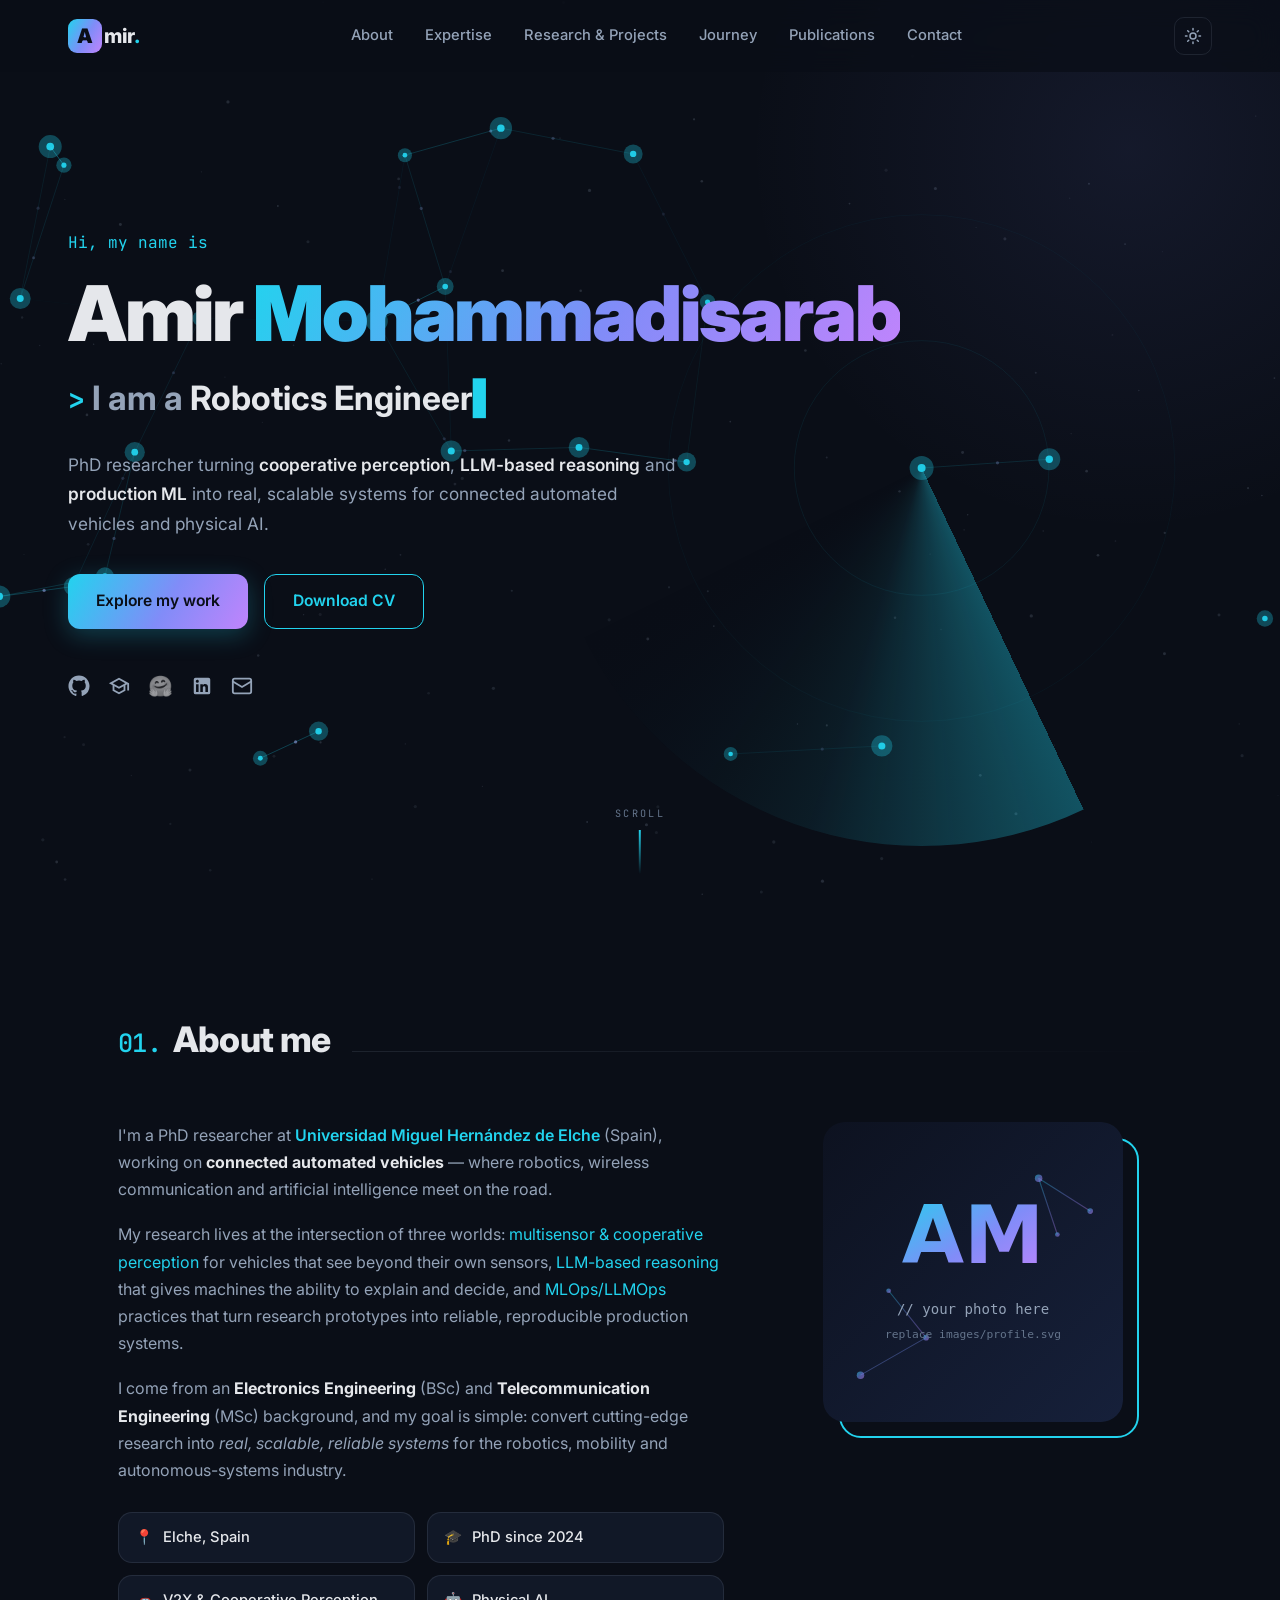
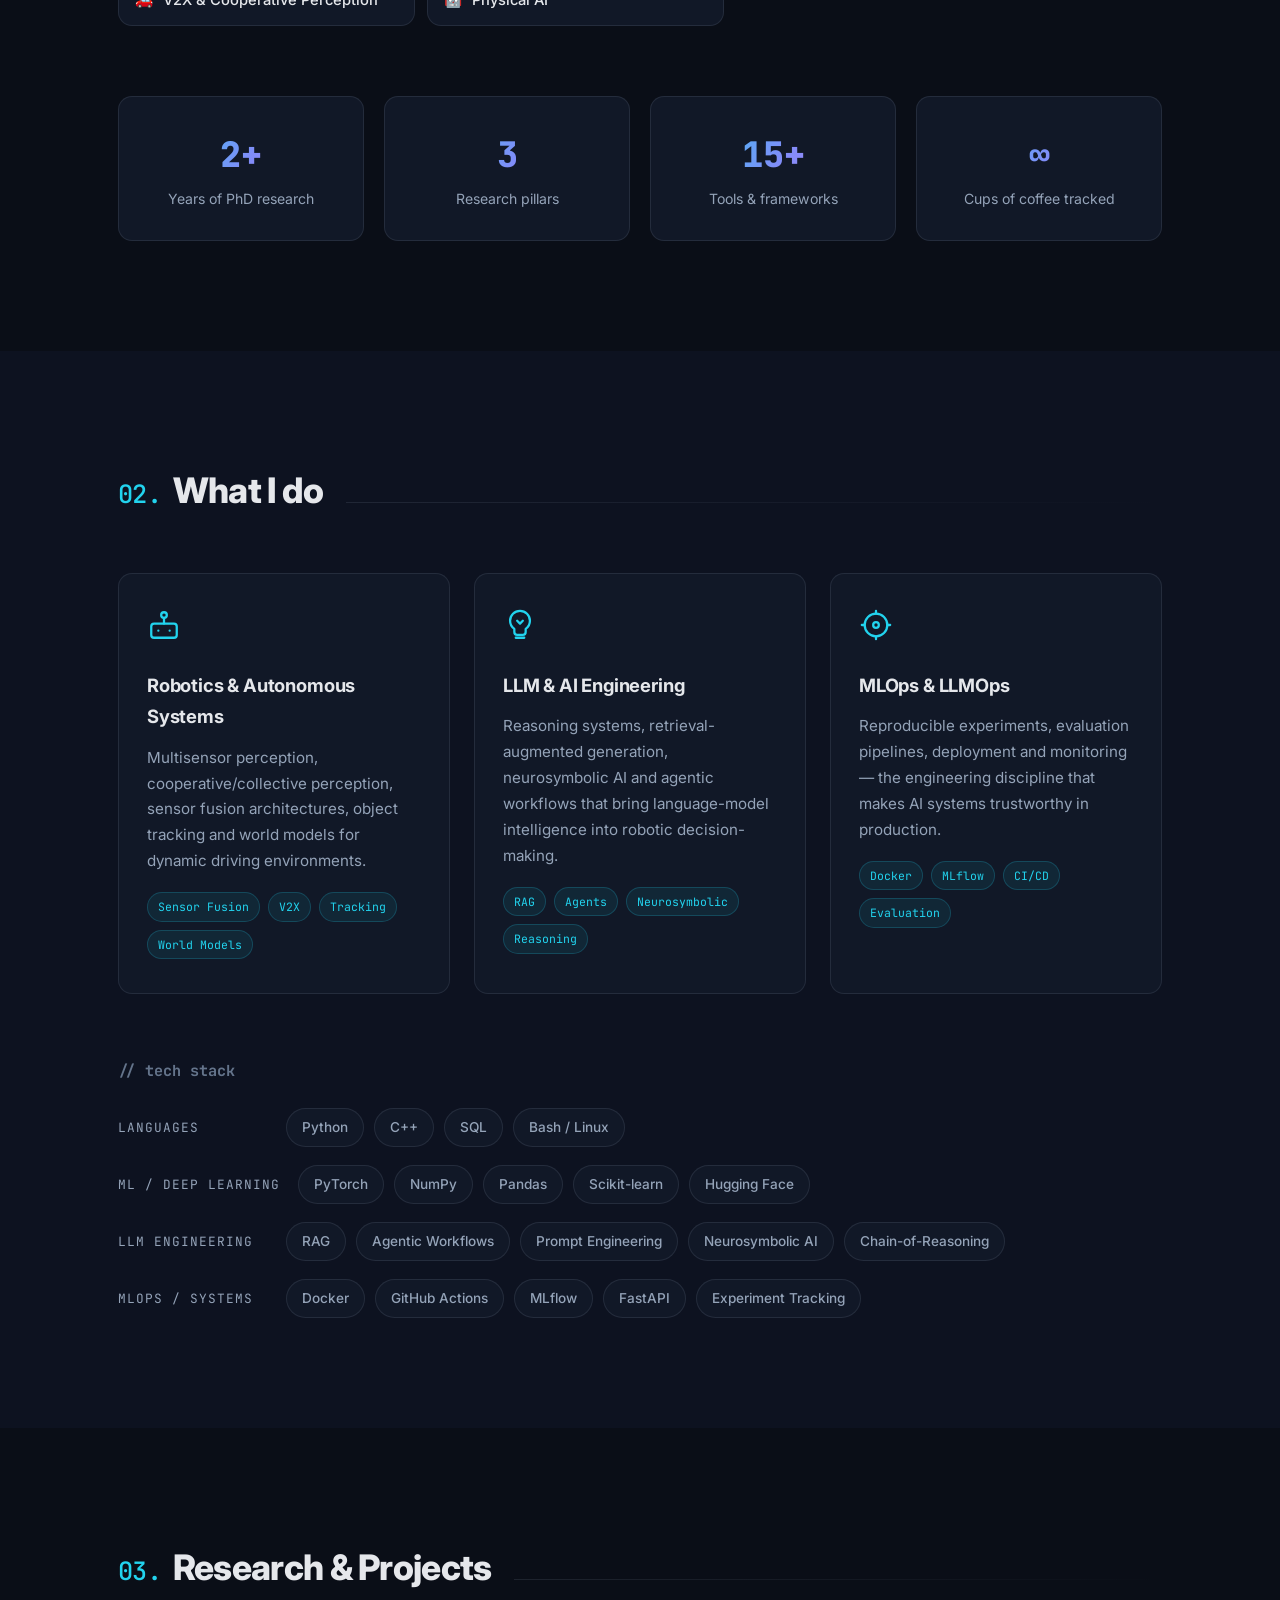
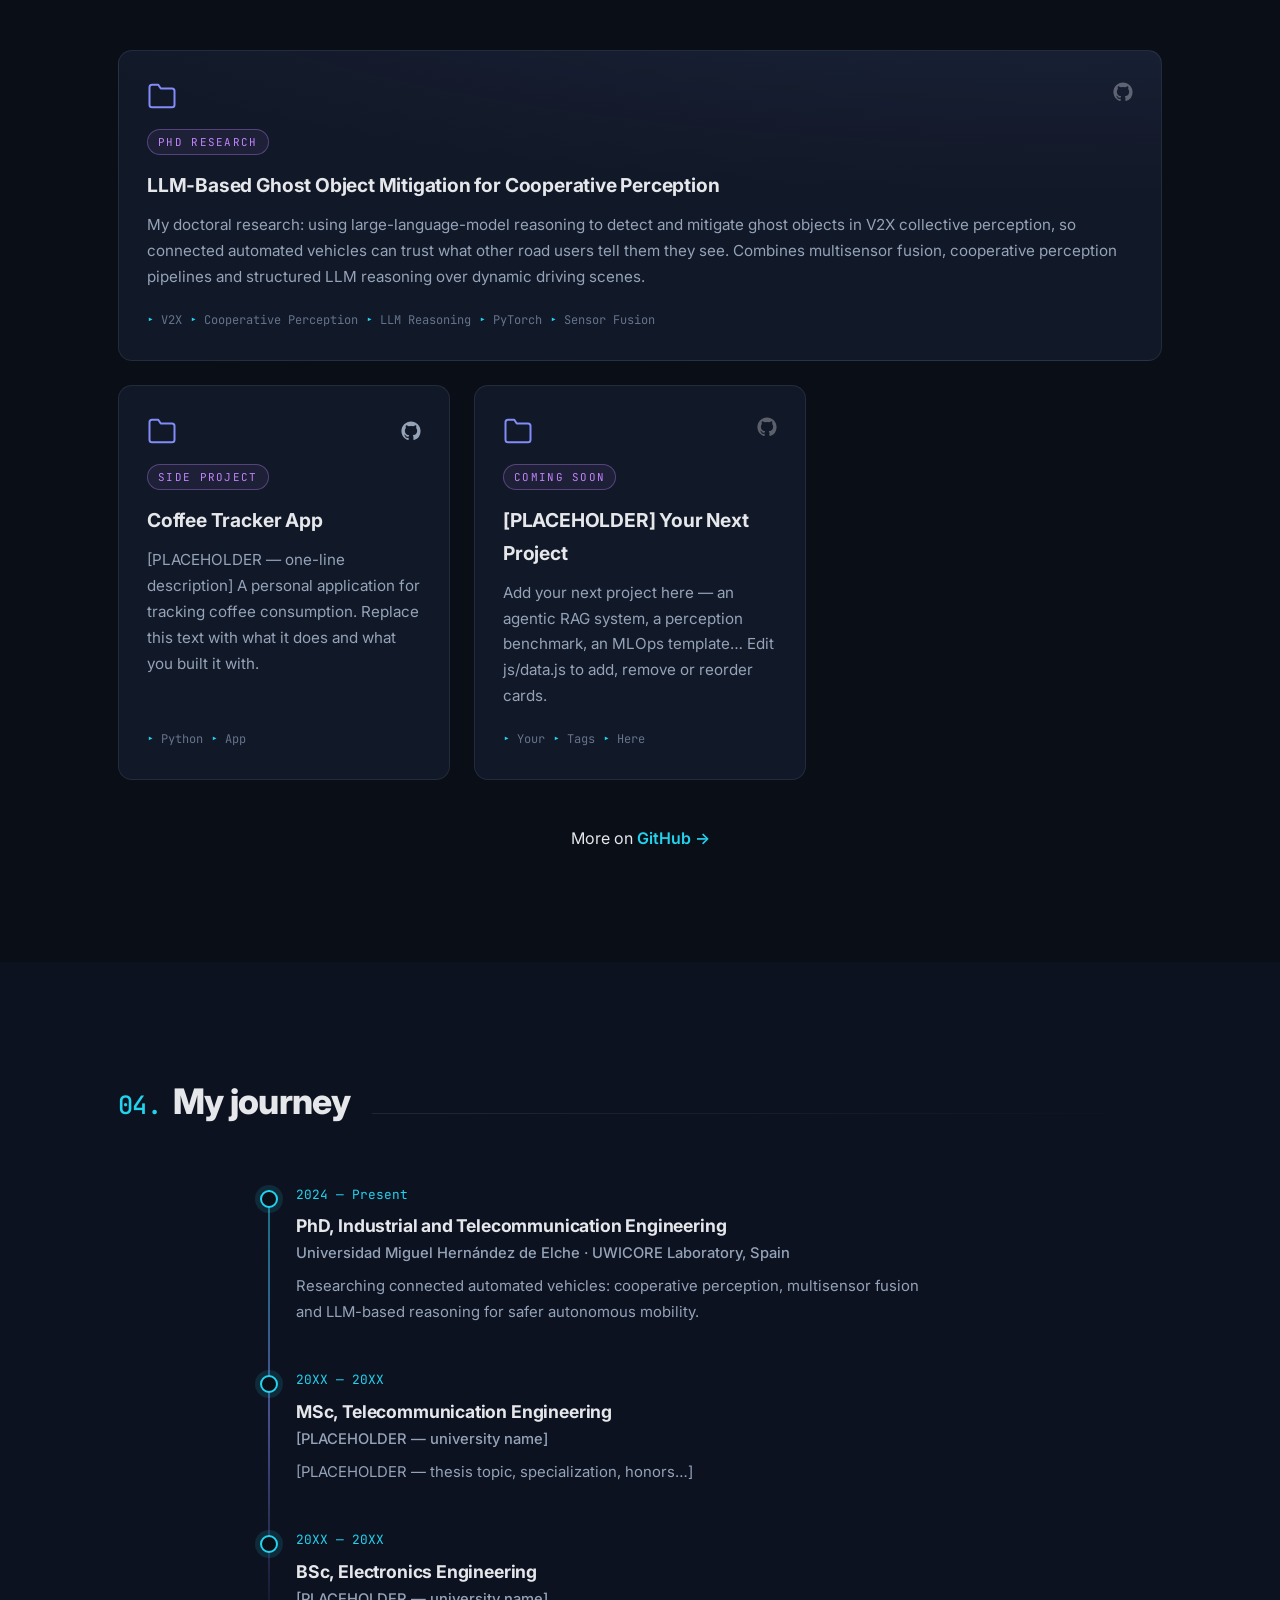
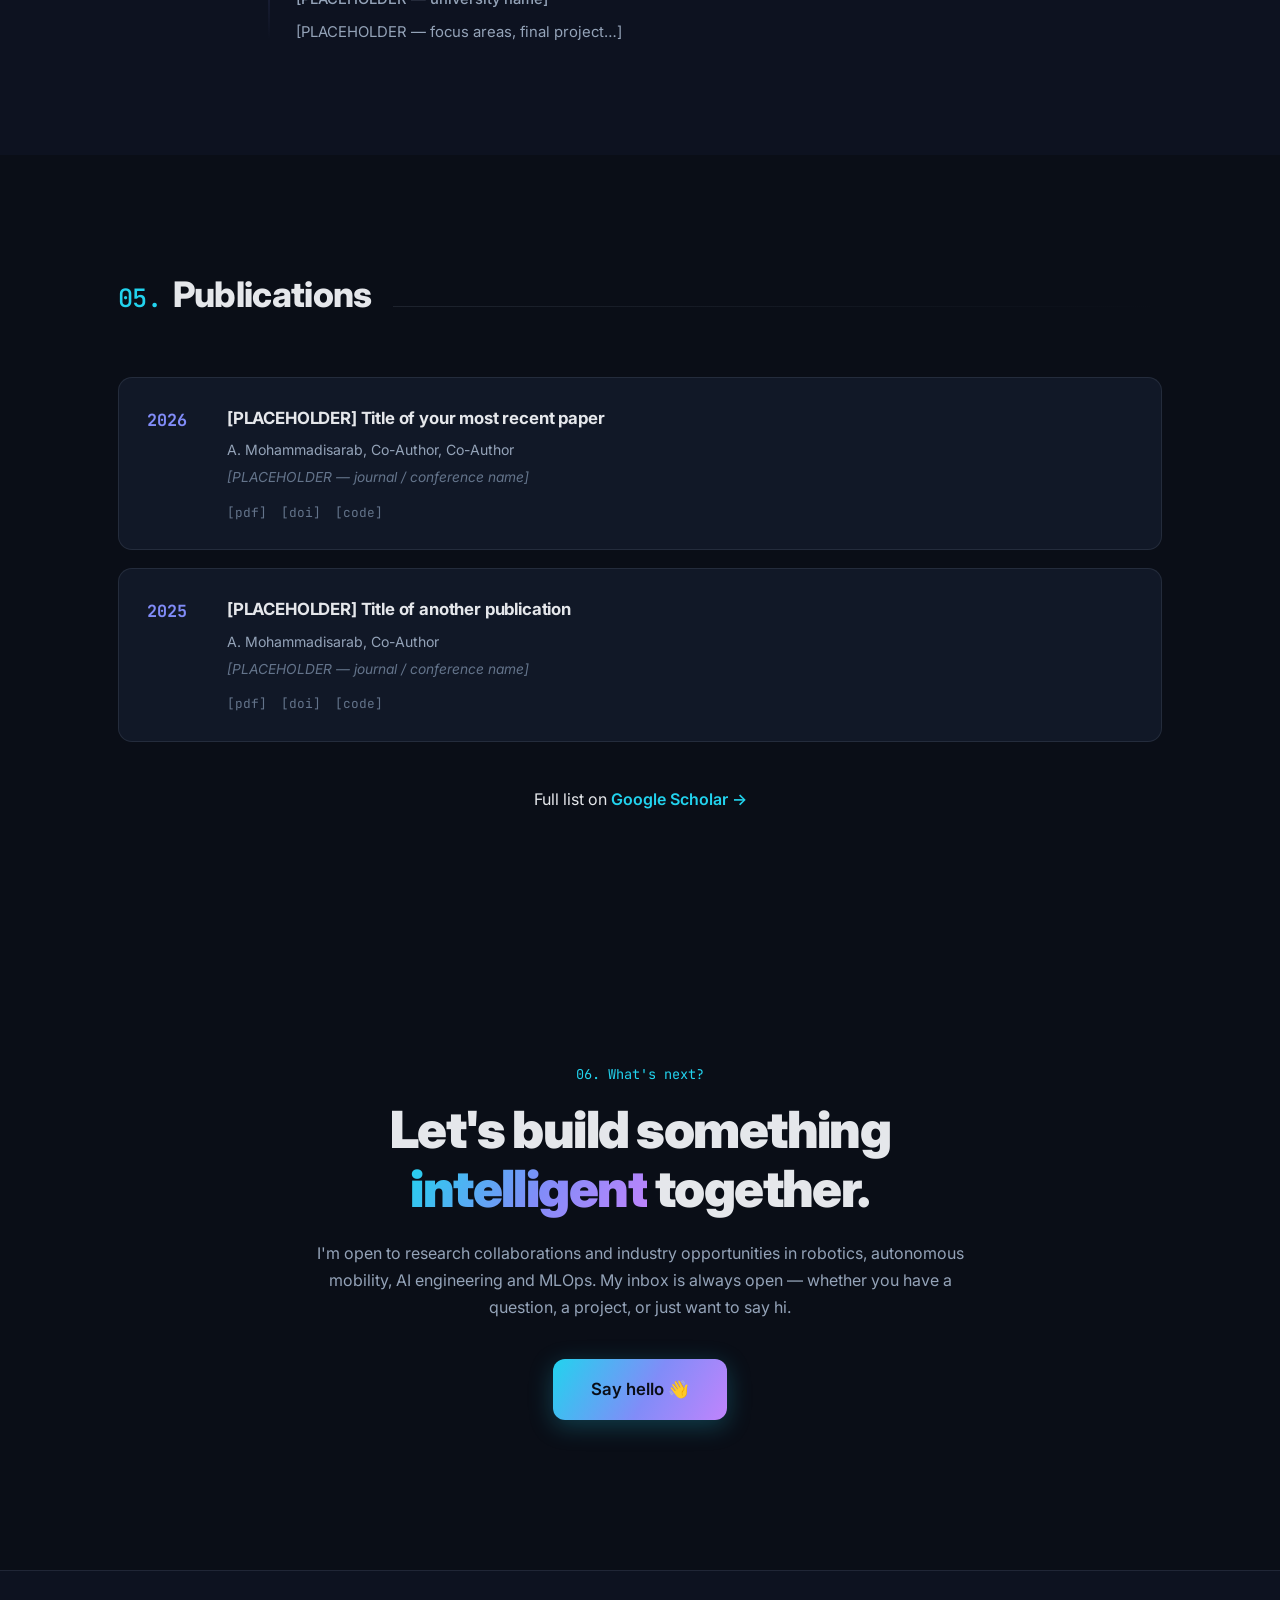
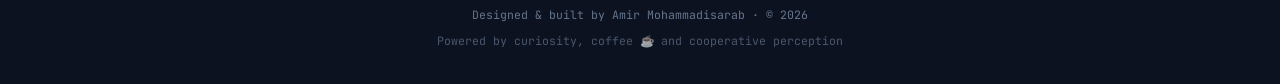
==== index.html @ d1221121 "Replace Academic Pages template with custom animated portfolio Full rebuild: vanilla HTML/CSS/JS sin" ====
<!DOCTYPE html>
<html lang="en" data-theme="dark">
<head>
  <meta charset="UTF-8">
  <meta name="viewport" content="width=device-width, initial-scale=1.0">
  <title>Amir Mohammadisarab — Robotics · AI · LLMOps</title>
  <meta name="description" content="Amir Mohammadisarab — PhD researcher in cooperative robotics, connected automated vehicles, multisensor perception, LLM-based reasoning and physical AI.">
  <meta name="author" content="Amir Mohammadisarab">

  <!-- Open Graph -->
  <meta property="og:type" content="website">
  <meta property="og:title" content="Amir Mohammadisarab — Robotics · AI · LLMOps">
  <meta property="og:description" content="PhD researcher building perception, reasoning and production ML systems for autonomous vehicles and physical AI.">
  <meta property="og:url" content="https://m-amir1998.github.io">

  <link rel="icon" href="data:image/svg+xml,%3Csvg xmlns='http://www.w3.org/2000/svg' viewBox='0 0 100 100'%3E%3Cdefs%3E%3ClinearGradient id='g' x1='0' y1='0' x2='1' y2='1'%3E%3Cstop offset='0' stop-color='%2322d3ee'/%3E%3Cstop offset='1' stop-color='%23818cf8'/%3E%3C/linearGradient%3E%3C/defs%3E%3Ccircle cx='50' cy='50' r='46' fill='none' stroke='url(%23g)' stroke-width='6'/%3E%3Ccircle cx='50' cy='50' r='10' fill='url(%23g)'/%3E%3Ccircle cx='50' cy='18' r='6' fill='%2322d3ee'/%3E%3Ccircle cx='78' cy='66' r='6' fill='%23818cf8'/%3E%3Ccircle cx='22' cy='66' r='6' fill='%2322d3ee'/%3E%3Cline x1='50' y1='50' x2='50' y2='18' stroke='url(%23g)' stroke-width='3'/%3E%3Cline x1='50' y1='50' x2='78' y2='66' stroke='url(%23g)' stroke-width='3'/%3E%3Cline x1='50' y1='50' x2='22' y2='66' stroke='url(%23g)' stroke-width='3'/%3E%3C/svg%3E">

  <link rel="preconnect" href="https://fonts.googleapis.com">
  <link rel="preconnect" href="https://fonts.gstatic.com" crossorigin>
  <link href="https://fonts.googleapis.com/css2?family=Inter:wght@400;500;600;700;800;900&family=JetBrains+Mono:wght@400;500;700&display=swap" rel="stylesheet">

  <link rel="stylesheet" href="css/style.css">
</head>
<body>

  <!-- ══════════ Navigation ══════════ -->
  <header class="nav" id="nav">
    <div class="nav__inner">
      <a href="#home" class="nav__logo" aria-label="Home">
        <span class="nav__logo-mark">A</span><span class="nav__logo-text">mir<span class="accent">.</span></span>
      </a>
      <nav class="nav__links" id="navLinks" aria-label="Main navigation">
        <a href="#about" class="nav__link">About</a>
        <a href="#expertise" class="nav__link">Expertise</a>
        <a href="#projects" class="nav__link">Research &amp; Projects</a>
        <a href="#timeline" class="nav__link">Journey</a>
        <a href="#publications" class="nav__link">Publications</a>
        <a href="#contact" class="nav__link">Contact</a>
      </nav>
      <div class="nav__actions">
        <button class="theme-toggle" id="themeToggle" aria-label="Toggle color theme" title="Toggle theme">
          <svg class="icon-sun" viewBox="0 0 24 24" width="18" height="18" fill="none" stroke="currentColor" stroke-width="2" stroke-linecap="round"><circle cx="12" cy="12" r="4"/><path d="M12 2v2m0 16v2M4.93 4.93l1.41 1.41m11.32 11.32 1.41 1.41M2 12h2m16 0h2M4.93 19.07l1.41-1.41M17.66 6.34l1.41-1.41"/></svg>
          <svg class="icon-moon" viewBox="0 0 24 24" width="18" height="18" fill="none" stroke="currentColor" stroke-width="2" stroke-linecap="round" stroke-linejoin="round"><path d="M21 12.79A9 9 0 1 1 11.21 3 7 7 0 0 0 21 12.79z"/></svg>
        </button>
        <button class="nav__burger" id="navBurger" aria-label="Open menu" aria-expanded="false">
          <span></span><span></span><span></span>
        </button>
      </div>
    </div>
  </header>

  <main>
    <!-- ══════════ Hero ══════════ -->
    <section class="hero" id="home">
      <canvas id="heroCanvas" aria-hidden="true"></canvas>
      <div class="hero__glow" aria-hidden="true"></div>
      <div class="hero__content">
        <p class="hero__kicker mono reveal-hero" style="--d:0">Hi, my name is</p>
        <h1 class="hero__name reveal-hero" style="--d:1">Amir <span class="gradient-text">Mohammadisarab</span></h1>
        <h2 class="hero__role reveal-hero" style="--d:2">
          <span class="mono accent">&gt;</span> I am a <span class="typed" id="typed"></span><span class="typed-cursor" aria-hidden="true">▌</span>
        </h2>
        <p class="hero__tagline reveal-hero" style="--d:3">
          PhD researcher turning <strong>cooperative perception</strong>, <strong>LLM-based reasoning</strong> and
          <strong>production ML</strong> into real, scalable systems for connected automated vehicles and physical AI.
        </p>
        <div class="hero__cta reveal-hero" style="--d:4">
          <a href="#projects" class="btn btn--primary">Explore my work</a>
          <a href="files/cv-placeholder.pdf" class="btn btn--ghost" id="cvBtn">Download CV</a>
        </div>
        <div class="hero__social reveal-hero" style="--d:5">
          <a href="https://github.com/M-amir1998" target="_blank" rel="noopener" aria-label="GitHub" title="GitHub">
            <svg viewBox="0 0 24 24" width="22" height="22" fill="currentColor"><path d="M12 .5C5.65.5.5 5.65.5 12c0 5.08 3.29 9.39 7.86 10.91.58.11.79-.25.79-.55v-2.17c-3.2.7-3.87-1.36-3.87-1.36-.52-1.33-1.28-1.68-1.28-1.68-1.04-.71.08-.7.08-.7 1.15.08 1.76 1.19 1.76 1.19 1.03 1.75 2.69 1.25 3.34.95.1-.74.4-1.25.72-1.53-2.55-.29-5.24-1.28-5.24-5.69 0-1.26.45-2.28 1.19-3.09-.12-.29-.52-1.46.11-3.05 0 0 .97-.31 3.17 1.18a11 11 0 0 1 5.78 0c2.2-1.49 3.17-1.18 3.17-1.18.63 1.59.23 2.76.11 3.05.74.81 1.19 1.83 1.19 3.09 0 4.42-2.7 5.39-5.26 5.68.41.35.77 1.05.77 2.12v3.15c0 .3.21.66.8.55A11.51 11.51 0 0 0 23.5 12C23.5 5.65 18.35.5 12 .5z"/></svg>
          </a>
          <a href="https://scholar.google.com/citations?user=PLACEHOLDER" target="_blank" rel="noopener" aria-label="Google Scholar" title="Google Scholar — update link">
            <svg viewBox="0 0 24 24" width="22" height="22" fill="currentColor"><path d="M12 3 1 9l4 2.18v6L12 21l7-3.82v-6l2-1.09V17h2V9L12 3zm6.82 6L12 12.72 5.18 9 12 5.28 18.82 9zM17 15.99l-5 2.73-5-2.73v-3.72L12 15l5-2.73v3.72z"/></svg>
          </a>
          <a href="https://huggingface.co/PLACEHOLDER" target="_blank" rel="noopener" aria-label="Hugging Face" title="Hugging Face — update link" class="hf-link mono">🤗</a>
          <a href="https://www.linkedin.com/in/PLACEHOLDER" target="_blank" rel="noopener" aria-label="LinkedIn" title="LinkedIn — update link">
            <svg viewBox="0 0 24 24" width="22" height="22" fill="currentColor"><path d="M19 3a2 2 0 0 1 2 2v14a2 2 0 0 1-2 2H5a2 2 0 0 1-2-2V5a2 2 0 0 1 2-2h14m-.5 15.5v-5.3a3.26 3.26 0 0 0-3.26-3.26c-.85 0-1.84.52-2.32 1.3v-1.11h-2.79v8.37h2.79v-4.93c0-.77.62-1.4 1.39-1.4a1.4 1.4 0 0 1 1.4 1.4v4.93h2.79M6.88 8.56a1.68 1.68 0 0 0 1.68-1.68c0-.93-.75-1.69-1.68-1.69a1.69 1.69 0 0 0-1.69 1.69c0 .93.76 1.68 1.69 1.68m1.39 9.94v-8.37H5.5v8.37h2.77z"/></svg>
          </a>
          <a href="mailto:amohammadisarab@umh.es" aria-label="Email" title="Email">
            <svg viewBox="0 0 24 24" width="22" height="22" fill="none" stroke="currentColor" stroke-width="2" stroke-linecap="round"><rect x="2" y="4" width="20" height="16" rx="2"/><path d="m2 7 10 6L22 7"/></svg>
          </a>
        </div>
      </div>
      <a href="#about" class="hero__scroll" aria-label="Scroll down">
        <span class="mono">scroll</span>
        <span class="hero__scroll-line"></span>
      </a>
    </section>

    <!-- ══════════ About ══════════ -->
    <section class="section" id="about">
      <div class="section__inner">
        <h2 class="section__title reveal"><span class="section__num mono">01.</span> About me</h2>
        <div class="about">
          <div class="about__text reveal">
            <p>
              I'm a PhD researcher at <a href="https://www.umh.es/" target="_blank" rel="noopener">Universidad Miguel Hernández de Elche</a>
              (Spain), working on <strong>connected automated vehicles</strong> — where robotics, wireless communication
              and artificial intelligence meet on the road.
            </p>
            <p>
              My research lives at the intersection of three worlds: <span class="accent">multisensor &amp; cooperative
              perception</span> for vehicles that see beyond their own sensors, <span class="accent">LLM-based reasoning</span>
              that gives machines the ability to explain and decide, and <span class="accent">MLOps/LLMOps</span> practices
              that turn research prototypes into reliable, reproducible production systems.
            </p>
            <p>
              I come from an <strong>Electronics Engineering</strong> (BSc) and <strong>Telecommunication Engineering</strong> (MSc)
              background, and my goal is simple: convert cutting-edge research into <em>real, scalable, reliable systems</em>
              for the robotics, mobility and autonomous-systems industry.
            </p>
            <div class="about__facts">
              <div class="fact"><span class="fact__icon">📍</span> Elche, Spain</div>
              <div class="fact"><span class="fact__icon">🎓</span> PhD since 2024</div>
              <div class="fact"><span class="fact__icon">🚗</span> V2X &amp; Cooperative Perception</div>
              <div class="fact"><span class="fact__icon">🤖</span> Physical AI</div>
            </div>
          </div>
          <div class="about__portrait reveal">
            <div class="portrait-frame">
              <!-- Replace images/profile.svg with your photo, e.g. images/profile.jpg -->
              <img src="images/profile.svg" alt="Portrait of Amir Mohammadisarab" width="320" height="320">
              <div class="portrait-frame__ring" aria-hidden="true"></div>
            </div>
          </div>
        </div>

        <div class="stats reveal">
          <div class="stat"><span class="stat__value" data-count="2" data-suffix="+">0</span><span class="stat__label">Years of PhD research</span></div>
          <div class="stat"><span class="stat__value" data-count="3">0</span><span class="stat__label">Research pillars</span></div>
          <div class="stat"><span class="stat__value" data-count="15" data-suffix="+">0</span><span class="stat__label">Tools &amp; frameworks</span></div>
          <div class="stat"><span class="stat__value" data-count="9999" data-infinity="true">∞</span><span class="stat__label">Cups of coffee tracked</span></div>
        </div>
      </div>
    </section>

    <!-- ══════════ Expertise ══════════ -->
    <section class="section section--alt" id="expertise">
      <div class="section__inner">
        <h2 class="section__title reveal"><span class="section__num mono">02.</span> What I do</h2>
        <div class="pillars">
          <article class="pillar card-tilt reveal">
            <div class="pillar__icon" aria-hidden="true">
              <svg viewBox="0 0 24 24" width="34" height="34" fill="none" stroke="currentColor" stroke-width="1.6" stroke-linecap="round" stroke-linejoin="round"><rect x="3" y="11" width="18" height="10" rx="2"/><circle cx="12" cy="5" r="2"/><path d="M12 7v4M8 16h.01M16 16h.01"/></svg>
            </div>
            <h3>Robotics &amp; Autonomous Systems</h3>
            <p>Multisensor perception, cooperative/collective perception, sensor fusion architectures, object tracking and world models for dynamic driving environments.</p>
            <ul class="pillar__tags mono">
              <li>Sensor Fusion</li><li>V2X</li><li>Tracking</li><li>World Models</li>
            </ul>
          </article>
          <article class="pillar card-tilt reveal">
            <div class="pillar__icon" aria-hidden="true">
              <svg viewBox="0 0 24 24" width="34" height="34" fill="none" stroke="currentColor" stroke-width="1.6" stroke-linecap="round" stroke-linejoin="round"><path d="M12 2a7 7 0 0 1 7 7c0 2.38-1.19 4.47-3 5.74V17a2 2 0 0 1-2 2h-4a2 2 0 0 1-2-2v-2.26C6.19 13.47 5 11.38 5 9a7 7 0 0 1 7-7z"/><path d="M9 21h6M10 9l2 2 2-2"/></svg>
            </div>
            <h3>LLM &amp; AI Engineering</h3>
            <p>Reasoning systems, retrieval-augmented generation, neurosymbolic AI and agentic workflows that bring language-model intelligence into robotic decision-making.</p>
            <ul class="pillar__tags mono">
              <li>RAG</li><li>Agents</li><li>Neurosymbolic</li><li>Reasoning</li>
            </ul>
          </article>
          <article class="pillar card-tilt reveal">
            <div class="pillar__icon" aria-hidden="true">
              <svg viewBox="0 0 24 24" width="34" height="34" fill="none" stroke="currentColor" stroke-width="1.6" stroke-linecap="round" stroke-linejoin="round"><path d="M12 20a8 8 0 1 0 0-16 8 8 0 0 0 0 16z"/><path d="M12 14a2 2 0 1 0 0-4 2 2 0 0 0 0 4z"/><path d="M12 2v2m0 16v2M2 12h2m16 0h2"/></svg>
            </div>
            <h3>MLOps &amp; LLMOps</h3>
            <p>Reproducible experiments, evaluation pipelines, deployment and monitoring — the engineering discipline that makes AI systems trustworthy in production.</p>
            <ul class="pillar__tags mono">
              <li>Docker</li><li>MLflow</li><li>CI/CD</li><li>Evaluation</li>
            </ul>
          </article>
        </div>

        <div class="stack reveal">
          <h3 class="stack__title mono">// tech stack</h3>
          <div class="stack__groups" id="stackGroups"><!-- populated by js/main.js from js/data.js --></div>
        </div>
      </div>
    </section>

    <!-- ══════════ Research & Projects ══════════ -->
    <section class="section" id="projects">
      <div class="section__inner">
        <h2 class="section__title reveal"><span class="section__num mono">03.</span> Research &amp; Projects</h2>
        <div class="projects" id="projectsGrid"><!-- populated by js/main.js from js/data.js --></div>
        <p class="section__more reveal">
          More on <a href="https://github.com/M-amir1998" target="_blank" rel="noopener">GitHub →</a>
        </p>
      </div>
    </section>

    <!-- ══════════ Timeline ══════════ -->
    <section class="section section--alt" id="timeline">
      <div class="section__inner">
        <h2 class="section__title reveal"><span class="section__num mono">04.</span> My journey</h2>
        <div class="timeline" id="timelineList"><!-- populated by js/main.js from js/data.js --></div>
      </div>
    </section>

    <!-- ══════════ Publications ══════════ -->
    <section class="section" id="publications">
      <div class="section__inner">
        <h2 class="section__title reveal"><span class="section__num mono">05.</span> Publications</h2>
        <div class="pubs" id="pubsList"><!-- populated by js/main.js from js/data.js --></div>
        <p class="section__more reveal">
          Full list on <a href="https://scholar.google.com/citations?user=PLACEHOLDER" target="_blank" rel="noopener">Google Scholar →</a>
        </p>
      </div>
    </section>

    <!-- ══════════ Contact ══════════ -->
    <section class="section section--contact" id="contact">
      <div class="section__inner section__inner--narrow">
        <p class="mono accent reveal">06. What's next?</p>
        <h2 class="contact__title reveal">Let's build something<br><span class="gradient-text">intelligent</span> together.</h2>
        <p class="contact__text reveal">
          I'm open to research collaborations and industry opportunities in robotics, autonomous mobility,
          AI engineering and MLOps. My inbox is always open — whether you have a question, a project,
          or just want to say hi.
        </p>
        <a href="mailto:amohammadisarab@umh.es" class="btn btn--primary btn--lg reveal">Say hello 👋</a>
      </div>
    </section>
  </main>

  <footer class="footer">
    <div class="footer__inner">
      <p class="mono">Designed &amp; built by Amir Mohammadisarab · © <span id="year">2026</span></p>
      <p class="mono footer__sub">Powered by curiosity, coffee ☕ and cooperative perception</p>
    </div>
  </footer>

  <script src="js/data.js"></script>
  <script src="js/hero.js"></script>
  <script src="js/main.js"></script>
</body>
</html>
---- css/style.css ----
/* ═══════════════════════════════════════════════════════════════
   Amir Mohammadisarab — personal site
   Design system: dark-first, cyan→indigo accent, animated
   ═══════════════════════════════════════════════════════════════ */

/* ── Tokens ────────────────────────────────────────────────── */
:root {
  --font-sans: "Inter", system-ui, -apple-system, "Segoe UI", sans-serif;
  --font-mono: "JetBrains Mono", ui-monospace, "Cascadia Code", monospace;

  --accent-1: #22d3ee;               /* cyan   */
  --accent-2: #818cf8;               /* indigo */
  --accent-3: #c084fc;               /* violet */
  --gradient: linear-gradient(120deg, var(--accent-1), var(--accent-2) 55%, var(--accent-3));

  --nav-h: 72px;
  --radius: 14px;
  --ease-out: cubic-bezier(0.22, 1, 0.36, 1);
  --shadow-card: 0 8px 30px rgba(0, 0, 0, 0.35);
}

html[data-theme="dark"] {
  --bg: #0a0e17;
  --bg-alt: #0d1220;
  --bg-card: #111827;
  --bg-card-hover: #16203a;
  --border: rgba(148, 163, 184, 0.14);
  --text: #e5e7eb;
  --text-soft: #94a3b8;
  --text-mute: #64748b;
  --nav-bg: rgba(10, 14, 23, 0.75);
  --glow-opacity: 0.55;
  color-scheme: dark;
}

html[data-theme="light"] {
  --bg: #f8fafc;
  --bg-alt: #eef2f7;
  --bg-card: #ffffff;
  --bg-card-hover: #f1f5f9;
  --border: rgba(15, 23, 42, 0.10);
  --text: #0f172a;
  --text-soft: #475569;
  --text-mute: #64748b;
  --nav-bg: rgba(248, 250, 252, 0.8);
  --glow-opacity: 0.25;
  --shadow-card: 0 8px 30px rgba(15, 23, 42, 0.08);
  color-scheme: light;
}

/* ── Reset & base ──────────────────────────────────────────── */
*, *::before, *::after { box-sizing: border-box; margin: 0; padding: 0; }

html { scroll-behavior: smooth; }

body {
  font-family: var(--font-sans);
  background: var(--bg);
  color: var(--text);
  line-height: 1.7;
  -webkit-font-smoothing: antialiased;
  overflow-x: hidden;
  transition: background 0.4s ease, color 0.4s ease;
}

img { max-width: 100%; display: block; }
a { color: var(--accent-1); text-decoration: none; }
a:hover { text-decoration: none; }
ul { list-style: none; }

.mono { font-family: var(--font-mono); font-size: 0.85em; }
.accent { color: var(--accent-1); }

.gradient-text {
  background: var(--gradient);
  -webkit-background-clip: text;
  background-clip: text;
  color: transparent;
}

::selection { background: rgba(34, 211, 238, 0.3); }

/* ── Navigation ────────────────────────────────────────────── */
.nav {
  position: fixed;
  inset: 0 0 auto 0;
  height: var(--nav-h);
  z-index: 100;
  backdrop-filter: blur(14px);
  -webkit-backdrop-filter: blur(14px);
  background: var(--nav-bg);
  border-bottom: 1px solid transparent;
  transition: transform 0.4s var(--ease-out), border-color 0.3s, background 0.4s;
}
.nav--scrolled { border-color: var(--border); }
.nav--hidden { transform: translateY(-100%); }

.nav__inner {
  max-width: 1200px;
  margin: 0 auto;
  height: 100%;
  padding: 0 28px;
  display: flex;
  align-items: center;
  justify-content: space-between;
  gap: 20px;
}

.nav__logo {
  display: flex;
  align-items: center;
  font-weight: 800;
  font-size: 1.25rem;
  color: var(--text);
  letter-spacing: -0.02em;
}
.nav__logo-mark {
  display: inline-grid;
  place-items: center;
  width: 34px; height: 34px;
  margin-right: 2px;
  border-radius: 9px;
  background: var(--gradient);
  color: #0a0e17;
  font-weight: 900;
  transition: transform 0.4s var(--ease-out);
}
.nav__logo:hover .nav__logo-mark { transform: rotate(-10deg) scale(1.08); }

.nav__links { display: flex; gap: 6px; }
.nav__link {
  position: relative;
  padding: 8px 13px;
  color: var(--text-soft);
  font-size: 0.92rem;
  font-weight: 500;
  border-radius: 8px;
  transition: color 0.25s;
}
.nav__link::after {
  content: "";
  position: absolute;
  left: 13px; right: 13px; bottom: 4px;
  height: 2px;
  background: var(--gradient);
  border-radius: 2px;
  transform: scaleX(0);
  transform-origin: left;
  transition: transform 0.35s var(--ease-out);
}
.nav__link:hover, .nav__link.active { color: var(--text); }
.nav__link:hover::after, .nav__link.active::after { transform: scaleX(1); }

.nav__actions { display: flex; align-items: center; gap: 10px; }

.theme-toggle {
  display: grid;
  place-items: center;
  width: 38px; height: 38px;
  border: 1px solid var(--border);
  border-radius: 10px;
  background: transparent;
  color: var(--text-soft);
  cursor: pointer;
  transition: color 0.25s, border-color 0.25s, transform 0.25s;
}
.theme-toggle:hover { color: var(--accent-1); border-color: var(--accent-1); transform: translateY(-2px); }
html[data-theme="dark"] .icon-moon { display: none; }
html[data-theme="light"] .icon-sun { display: none; }

.nav__burger {
  display: none;
  flex-direction: column;
  justify-content: center;
  gap: 5px;
  width: 38px; height: 38px;
  background: transparent;
  border: none;
  cursor: pointer;
}
.nav__burger span {
  display: block;
  height: 2px;
  width: 22px;
  margin: 0 auto;
  background: var(--text);
  border-radius: 2px;
  transition: transform 0.3s var(--ease-out), opacity 0.3s;
}
.nav__burger.open span:nth-child(1) { transform: translateY(7px) rotate(45deg); }
.nav__burger.open span:nth-child(2) { opacity: 0; }
.nav__burger.open span:nth-child(3) { transform: translateY(-7px) rotate(-45deg); }

/* ── Hero ──────────────────────────────────────────────────── */
.hero {
  position: relative;
  min-height: 100svh;
  display: flex;
  align-items: center;
  overflow: hidden;
}

#heroCanvas {
  position: absolute;
  inset: 0;
  width: 100%;
  height: 100%;
}

.hero__glow {
  position: absolute;
  width: 900px; height: 900px;
  right: -300px; top: -300px;
  background: radial-gradient(circle, rgba(129, 140, 248, 0.16), transparent 60%);
  opacity: var(--glow-opacity);
  pointer-events: none;
}

.hero__content {
  position: relative;
  z-index: 2;
  max-width: 1200px;
  width: 100%;
  margin: 0 auto;
  padding: calc(var(--nav-h) + 40px) 28px 80px;
}

.hero__kicker { color: var(--accent-1); font-size: 1rem; margin-bottom: 18px; }

.hero__name {
  font-size: clamp(2.6rem, 7vw, 4.8rem);
  font-weight: 900;
  line-height: 1.05;
  letter-spacing: -0.03em;
  margin-bottom: 14px;
}

.hero__role {
  font-size: clamp(1.3rem, 3.4vw, 2.1rem);
  font-weight: 700;
  color: var(--text-soft);
  margin-bottom: 24px;
  min-height: 1.4em;
}
.typed { color: var(--text); }
.typed-cursor {
  color: var(--accent-1);
  animation: blink 1s step-end infinite;
  font-weight: 400;
}
@keyframes blink { 50% { opacity: 0; } }

.hero__tagline {
  max-width: 620px;
  color: var(--text-soft);
  font-size: 1.08rem;
  margin-bottom: 36px;
}
.hero__tagline strong { color: var(--text); font-weight: 600; }

.hero__cta { display: flex; flex-wrap: wrap; gap: 16px; margin-bottom: 40px; }

.btn {
  display: inline-flex;
  align-items: center;
  gap: 8px;
  padding: 13px 28px;
  border-radius: 12px;
  font-weight: 600;
  font-size: 0.98rem;
  cursor: pointer;
  transition: transform 0.3s var(--ease-out), box-shadow 0.3s, background 0.3s, color 0.3s;
}
.btn--primary {
  background: var(--gradient);
  color: #0a0e17;
  box-shadow: 0 6px 24px rgba(34, 211, 238, 0.25);
}
.btn--primary:hover {
  transform: translateY(-3px);
  box-shadow: 0 12px 32px rgba(34, 211, 238, 0.4);
}
.btn--ghost {
  border: 1.5px solid var(--accent-1);
  color: var(--accent-1);
  background: transparent;
}
.btn--ghost:hover {
  background: rgba(34, 211, 238, 0.1);
  transform: translateY(-3px);
}
.btn--lg { padding: 16px 38px; font-size: 1.05rem; }

.hero__social { display: flex; align-items: center; gap: 18px; }
.hero__social a {
  color: var(--text-soft);
  transition: color 0.25s, transform 0.25s;
  display: inline-flex;
}
.hero__social a:hover { color: var(--accent-1); transform: translateY(-3px); }
.hf-link { font-size: 1.25rem; filter: grayscale(1) opacity(0.65); }
.hf-link:hover { filter: none; }

.hero__scroll {
  position: absolute;
  bottom: 26px;
  left: 50%;
  transform: translateX(-50%);
  z-index: 2;
  display: flex;
  flex-direction: column;
  align-items: center;
  gap: 8px;
  color: var(--text-mute);
  font-size: 0.75rem;
  letter-spacing: 0.2em;
  text-transform: uppercase;
}
.hero__scroll-line {
  width: 1.5px;
  height: 44px;
  background: linear-gradient(var(--accent-1), transparent);
  animation: scrollPulse 2s var(--ease-out) infinite;
}
@keyframes scrollPulse {
  0% { transform: scaleY(0); transform-origin: top; }
  45% { transform: scaleY(1); transform-origin: top; }
  55% { transform: scaleY(1); transform-origin: bottom; }
  100% { transform: scaleY(0); transform-origin: bottom; }
}

/* Hero entrance animation */
.reveal-hero {
  opacity: 0;
  transform: translateY(26px);
  animation: heroIn 0.9s var(--ease-out) forwards;
  animation-delay: calc(0.15s + var(--d, 0) * 0.13s);
}
@keyframes heroIn { to { opacity: 1; transform: none; } }

/* ── Sections ──────────────────────────────────────────────── */
.section { padding: 110px 0; }
.section--alt { background: var(--bg-alt); }

.section__inner {
  max-width: 1100px;
  margin: 0 auto;
  padding: 0 28px;
}
.section__inner--narrow { max-width: 720px; text-align: center; }

.section__title {
  display: flex;
  align-items: baseline;
  gap: 12px;
  font-size: clamp(1.6rem, 3.5vw, 2.2rem);
  font-weight: 800;
  letter-spacing: -0.02em;
  margin-bottom: 52px;
}
.section__num { color: var(--accent-1); font-size: 0.72em; font-weight: 500; }
.section__title::after {
  content: "";
  flex: 1;
  height: 1px;
  background: linear-gradient(90deg, var(--border), transparent);
  margin-left: 10px;
}

.section__more { margin-top: 44px; text-align: center; }
.section__more a { font-weight: 600; }
.section__more a:hover { text-decoration: underline; }

/* Scroll reveal */
.reveal {
  opacity: 0;
  transform: translateY(34px);
  transition: opacity 0.8s var(--ease-out), transform 0.8s var(--ease-out);
  transition-delay: var(--stagger, 0s);
}
.reveal.visible { opacity: 1; transform: none; }

/* ── About ─────────────────────────────────────────────────── */
.about {
  display: grid;
  grid-template-columns: 1.6fr 1fr;
  gap: 60px;
  align-items: start;
}

.about__text p { margin-bottom: 18px; color: var(--text-soft); }
.about__text strong { color: var(--text); }
.about__text a { font-weight: 600; }
.about__text a:hover { text-decoration: underline; }

.about__facts {
  display: grid;
  grid-template-columns: repeat(2, minmax(0, 1fr));
  gap: 12px;
  margin-top: 28px;
}
.fact {
  display: flex;
  align-items: center;
  gap: 10px;
  padding: 12px 16px;
  background: var(--bg-card);
  border: 1px solid var(--border);
  border-radius: var(--radius);
  font-size: 0.92rem;
  font-weight: 500;
  transition: transform 0.3s var(--ease-out), border-color 0.3s;
}
.fact:hover { transform: translateY(-3px); border-color: var(--accent-1); }

.about__portrait { display: flex; justify-content: center; }
.portrait-frame {
  position: relative;
  width: min(300px, 70vw);
  aspect-ratio: 1;
}
.portrait-frame img {
  width: 100%;
  height: 100%;
  object-fit: cover;
  border-radius: 22px;
  position: relative;
  z-index: 1;
}
.portrait-frame__ring {
  position: absolute;
  inset: 0;
  border: 2px solid var(--accent-1);
  border-radius: 22px;
  transform: translate(16px, 16px);
  transition: transform 0.4s var(--ease-out);
}
.portrait-frame:hover .portrait-frame__ring { transform: translate(8px, 8px); }

/* Stats */
.stats {
  display: grid;
  grid-template-columns: repeat(4, 1fr);
  gap: 20px;
  margin-top: 70px;
}
.stat {
  text-align: center;
  padding: 28px 16px;
  background: var(--bg-card);
  border: 1px solid var(--border);
  border-radius: var(--radius);
  transition: transform 0.3s var(--ease-out), box-shadow 0.3s;
}
.stat:hover { transform: translateY(-5px); box-shadow: var(--shadow-card); }
.stat__value {
  display: block;
  font-size: 2.2rem;
  font-weight: 800;
  font-family: var(--font-mono);
  background: var(--gradient);
  -webkit-background-clip: text;
  background-clip: text;
  color: transparent;
}
.stat__label { color: var(--text-soft); font-size: 0.88rem; }

/* ── Expertise pillars ─────────────────────────────────────── */
.pillars {
  display: grid;
  grid-template-columns: repeat(3, 1fr);
  gap: 24px;
}

.pillar {
  position: relative;
  padding: 34px 28px;
  background: var(--bg-card);
  border: 1px solid var(--border);
  border-radius: var(--radius);
  transition: transform 0.35s var(--ease-out), box-shadow 0.35s, border-color 0.35s;
  will-change: transform;
}
.pillar::before {
  content: "";
  position: absolute;
  inset: 0 0 auto 0;
  height: 3px;
  border-radius: var(--radius) var(--radius) 0 0;
  background: var(--gradient);
  opacity: 0;
  transition: opacity 0.35s;
}
.pillar:hover {
  transform: translateY(-8px);
  box-shadow: var(--shadow-card);
  border-color: rgba(34, 211, 238, 0.35);
}
.pillar:hover::before { opacity: 1; }

.pillar__icon {
  color: var(--accent-1);
  margin-bottom: 20px;
}
.pillar h3 { font-size: 1.15rem; font-weight: 700; margin-bottom: 12px; letter-spacing: -0.01em; }
.pillar p { color: var(--text-soft); font-size: 0.95rem; margin-bottom: 18px; }

.pillar__tags { display: flex; flex-wrap: wrap; gap: 8px; }
.pillar__tags li {
  font-size: 0.72rem;
  padding: 4px 10px;
  border-radius: 999px;
  background: rgba(34, 211, 238, 0.08);
  color: var(--accent-1);
  border: 1px solid rgba(34, 211, 238, 0.2);
}

/* Tech stack */
.stack { margin-top: 64px; }
.stack__title { color: var(--text-mute); margin-bottom: 24px; font-size: 0.95rem; }
.stack__groups { display: grid; gap: 18px; }
.stack__group {
  display: flex;
  align-items: baseline;
  gap: 18px;
  flex-wrap: wrap;
}
.stack__group-name {
  min-width: 150px;
  font-family: var(--font-mono);
  font-size: 0.8rem;
  color: var(--text-soft);
  text-transform: uppercase;
  letter-spacing: 0.08em;
}
.stack__chips { display: flex; flex-wrap: wrap; gap: 10px; flex: 1; }
.chip {
  padding: 7px 15px;
  background: var(--bg-card);
  border: 1px solid var(--border);
  border-radius: 999px;
  font-size: 0.85rem;
  font-weight: 500;
  color: var(--text-soft);
  transition: transform 0.25s var(--ease-out), color 0.25s, border-color 0.25s, box-shadow 0.25s;
  cursor: default;
}
.chip:hover {
  transform: translateY(-3px) scale(1.04);
  color: var(--accent-1);
  border-color: var(--accent-1);
  box-shadow: 0 4px 16px rgba(34, 211, 238, 0.18);
}

/* ── Projects ──────────────────────────────────────────────── */
.projects {
  display: grid;
  grid-template-columns: repeat(auto-fit, minmax(300px, 1fr));
  gap: 24px;
}

.project {
  position: relative;
  display: flex;
  flex-direction: column;
  padding: 30px 28px;
  background: var(--bg-card);
  border: 1px solid var(--border);
  border-radius: var(--radius);
  transition: transform 0.35s var(--ease-out), box-shadow 0.35s, border-color 0.35s;
  will-change: transform;
  overflow: hidden;
}
.project:hover {
  transform: translateY(-8px);
  box-shadow: var(--shadow-card);
  border-color: rgba(129, 140, 248, 0.4);
}

.project--featured {
  grid-column: 1 / -1;
  background:
    radial-gradient(1200px 300px at 90% -50%, rgba(129, 140, 248, 0.12), transparent),
    var(--bg-card);
}

.project__top {
  display: flex;
  align-items: center;
  justify-content: space-between;
  margin-bottom: 18px;
}
.project__icon { color: var(--accent-2); display: inline-flex; }
.project__links { display: flex; gap: 14px; }
.project__links a { color: var(--text-soft); display: inline-flex; transition: color 0.25s, transform 0.25s; }
.project__links a:hover { color: var(--accent-1); transform: translateY(-2px); }
.project__links .disabled { opacity: 0.35; pointer-events: none; }

.project__badge {
  display: inline-block;
  font-family: var(--font-mono);
  font-size: 0.68rem;
  letter-spacing: 0.12em;
  text-transform: uppercase;
  color: var(--accent-3);
  border: 1px solid rgba(192, 132, 252, 0.35);
  background: rgba(192, 132, 252, 0.08);
  padding: 3px 10px;
  border-radius: 999px;
  margin-bottom: 14px;
  width: fit-content;
}

.project h3 { font-size: 1.2rem; font-weight: 700; margin-bottom: 10px; letter-spacing: -0.01em; }
.project h3 a { color: var(--text); }
.project h3 a:hover { color: var(--accent-1); }
.project p { color: var(--text-soft); font-size: 0.95rem; flex: 1; margin-bottom: 20px; }

.project__tags { display: flex; flex-wrap: wrap; gap: 8px; font-family: var(--font-mono); }
.project__tags li { font-size: 0.75rem; color: var(--text-mute); }
.project__tags li::before { content: "▸ "; color: var(--accent-1); }

/* ── Timeline ──────────────────────────────────────────────── */
.timeline {
  position: relative;
  max-width: 760px;
  margin: 0 auto;
  padding-left: 36px;
}
.timeline::before {
  content: "";
  position: absolute;
  left: 8px;
  top: 6px;
  bottom: 6px;
  width: 2px;
  background: linear-gradient(var(--accent-1), var(--accent-2), transparent);
  opacity: 0.5;
}

.tl-item { position: relative; padding-bottom: 44px; }
.tl-item:last-child { padding-bottom: 0; }
.tl-item::before {
  content: "";
  position: absolute;
  left: -36px;
  top: 6px;
  width: 18px; height: 18px;
  border-radius: 50%;
  background: var(--bg);
  border: 2.5px solid var(--accent-1);
  box-shadow: 0 0 0 5px rgba(34, 211, 238, 0.12);
  transition: box-shadow 0.3s, background 0.3s;
}
.tl-item:hover::before { background: var(--accent-1); box-shadow: 0 0 0 8px rgba(34, 211, 238, 0.18); }

.tl-item__date {
  font-family: var(--font-mono);
  font-size: 0.8rem;
  color: var(--accent-1);
  margin-bottom: 6px;
  display: block;
}
.tl-item h3 { font-size: 1.1rem; font-weight: 700; letter-spacing: -0.01em; }
.tl-item__where { color: var(--text-soft); font-size: 0.92rem; font-weight: 500; margin-bottom: 8px; }
.tl-item p { color: var(--text-soft); font-size: 0.93rem; max-width: 640px; }

/* ── Publications ──────────────────────────────────────────── */
.pubs { display: grid; gap: 18px; }

.pub {
  display: flex;
  gap: 22px;
  align-items: flex-start;
  padding: 26px 28px;
  background: var(--bg-card);
  border: 1px solid var(--border);
  border-radius: var(--radius);
  transition: transform 0.3s var(--ease-out), border-color 0.3s, box-shadow 0.3s;
}
.pub:hover {
  transform: translateX(8px);
  border-color: rgba(34, 211, 238, 0.35);
  box-shadow: var(--shadow-card);
}

.pub__year {
  font-family: var(--font-mono);
  font-weight: 700;
  font-size: 1.05rem;
  color: var(--accent-2);
  min-width: 58px;
  padding-top: 2px;
}
.pub h3 { font-size: 1.05rem; font-weight: 700; margin-bottom: 6px; letter-spacing: -0.01em; }
.pub__authors { color: var(--text-soft); font-size: 0.88rem; margin-bottom: 4px; }
.pub__venue { color: var(--text-mute); font-size: 0.86rem; font-style: italic; margin-bottom: 12px; }
.pub__links { display: flex; gap: 14px; font-family: var(--font-mono); font-size: 0.8rem; }
.pub__links a { color: var(--accent-1); }
.pub__links a:hover { text-decoration: underline; }
.pub__links .disabled { color: var(--text-mute); pointer-events: none; }

/* ── Contact ───────────────────────────────────────────────── */
.section--contact { padding: 140px 0 150px; }
.contact__title {
  font-size: clamp(2rem, 5vw, 3.2rem);
  font-weight: 900;
  letter-spacing: -0.03em;
  line-height: 1.15;
  margin: 14px 0 22px;
}
.contact__text { color: var(--text-soft); margin-bottom: 38px; }

/* ── Footer ────────────────────────────────────────────────── */
.footer {
  border-top: 1px solid var(--border);
  padding: 34px 0;
  background: var(--bg-alt);
}
.footer__inner {
  max-width: 1100px;
  margin: 0 auto;
  padding: 0 28px;
  text-align: center;
  color: var(--text-mute);
  font-size: 0.85rem;
}
.footer__sub { margin-top: 6px; opacity: 0.7; }

/* ── Responsive ────────────────────────────────────────────── */
@media (max-width: 920px) {
  .about { grid-template-columns: 1fr; gap: 44px; }
  .about__portrait { order: -1; }
  .pillars { grid-template-columns: 1fr; }
  .stats { grid-template-columns: repeat(2, 1fr); }
  .stack__group { flex-direction: column; gap: 10px; }
}

@media (max-width: 720px) {
  .nav__links {
    position: fixed;
    top: var(--nav-h);
    right: 0;
    flex-direction: column;
    align-items: flex-end;
    gap: 4px;
    padding: 24px 28px 32px;
    background: var(--nav-bg);
    backdrop-filter: blur(20px);
    -webkit-backdrop-filter: blur(20px);
    border-left: 1px solid var(--border);
    border-bottom: 1px solid var(--border);
    border-radius: 0 0 0 var(--radius);
    transform: translateX(110%);
    transition: transform 0.4s var(--ease-out);
  }
  .nav__links.open { transform: none; }
  .nav__burger { display: flex; }
  .section { padding: 80px 0; }
  .about__facts { grid-template-columns: 1fr; }
  .pub { flex-direction: column; gap: 8px; }
  .timeline { padding-left: 30px; }
  .tl-item::before { left: -30px; width: 15px; height: 15px; }
}

/* ── Reduced motion ────────────────────────────────────────── */
@media (prefers-reduced-motion: reduce) {
  html { scroll-behavior: auto; }
  *, *::before, *::after {
    animation-duration: 0.01ms !important;
    animation-iteration-count: 1 !important;
    transition-duration: 0.01ms !important;
  }
  .reveal, .reveal-hero { opacity: 1; transform: none; }
}
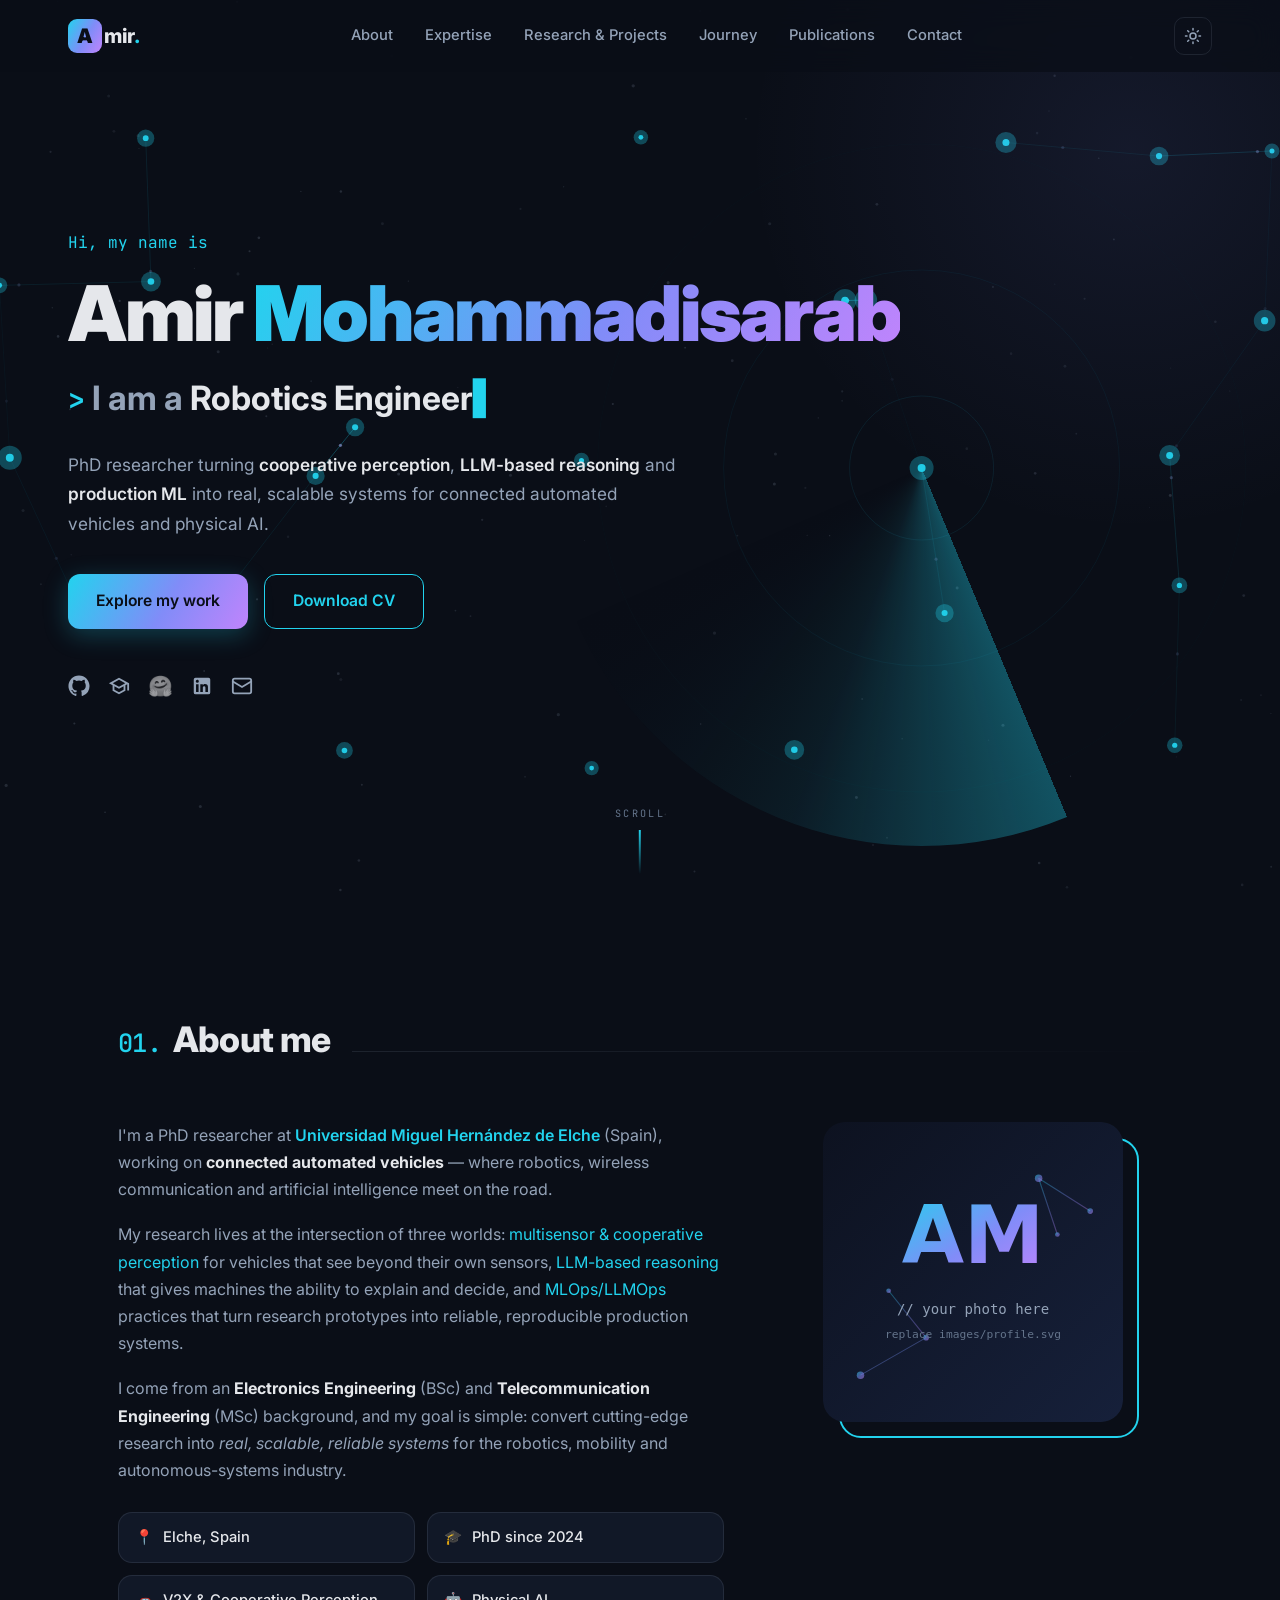
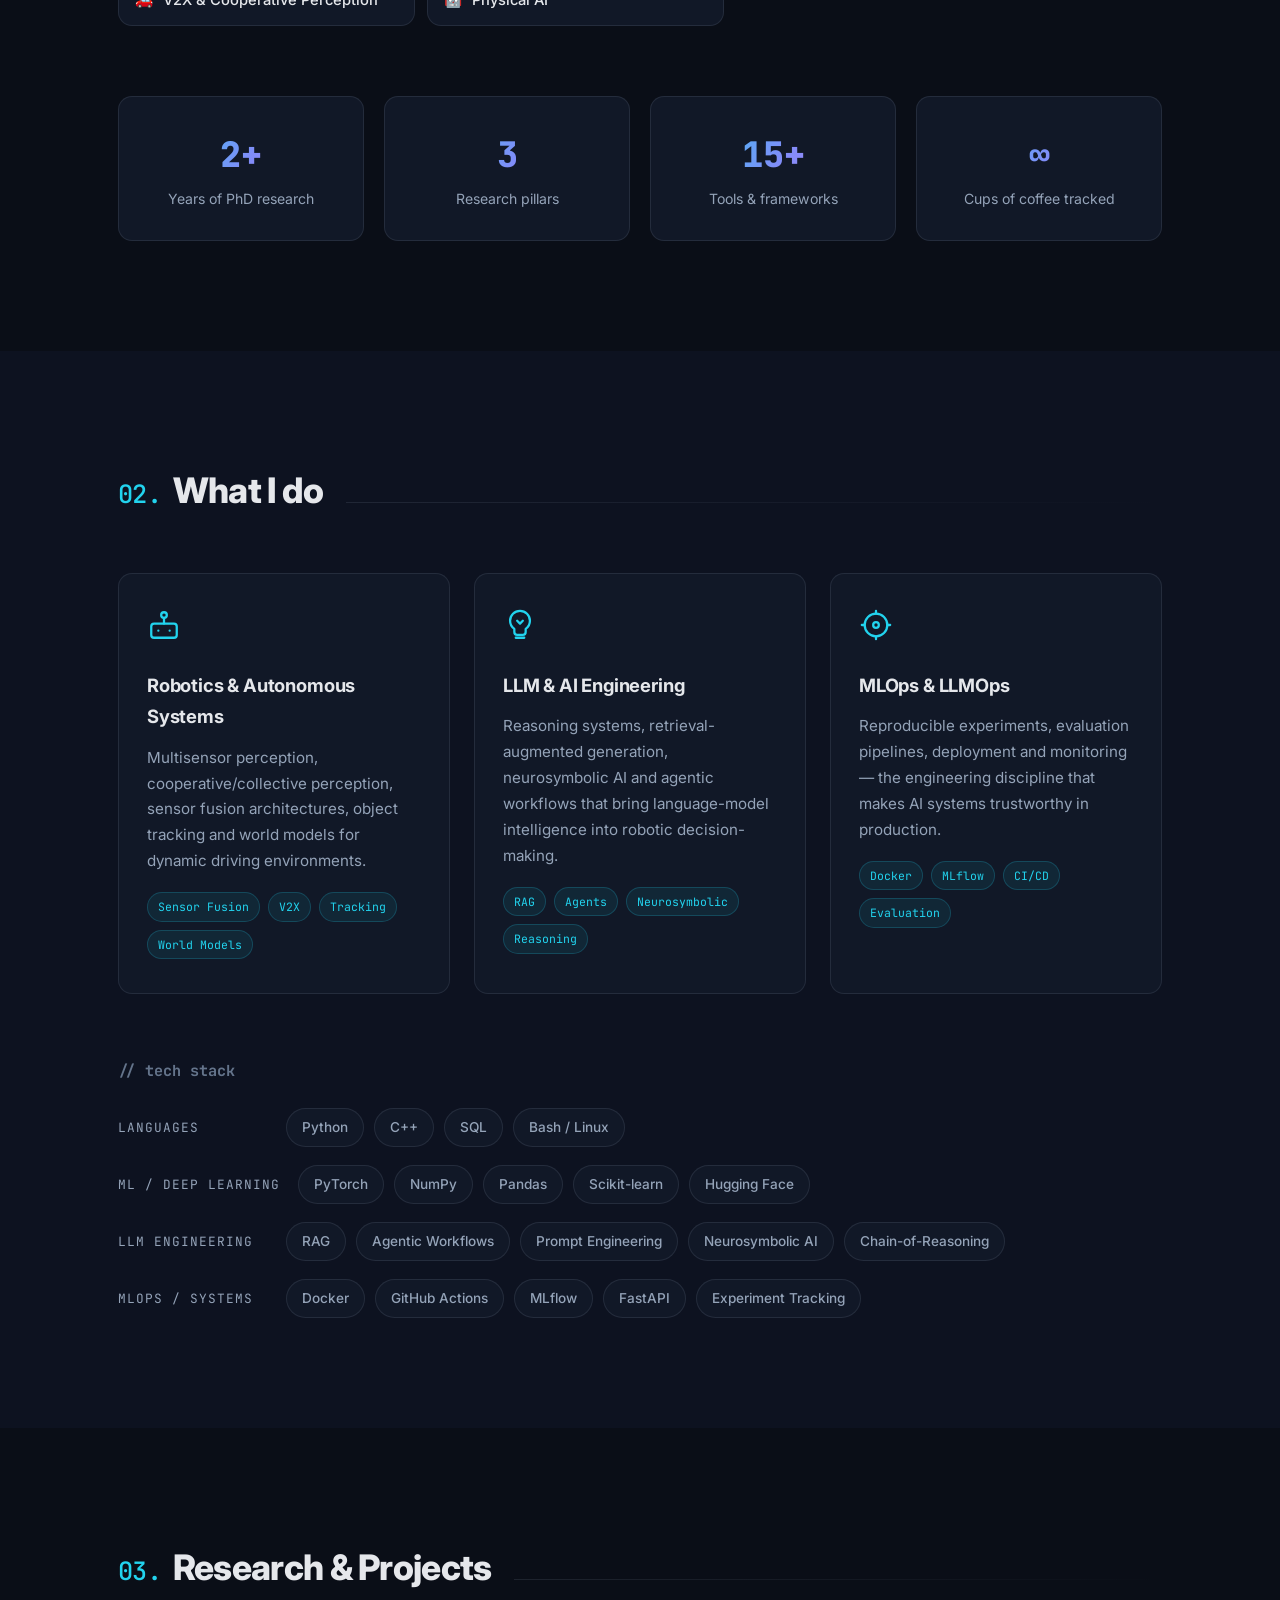
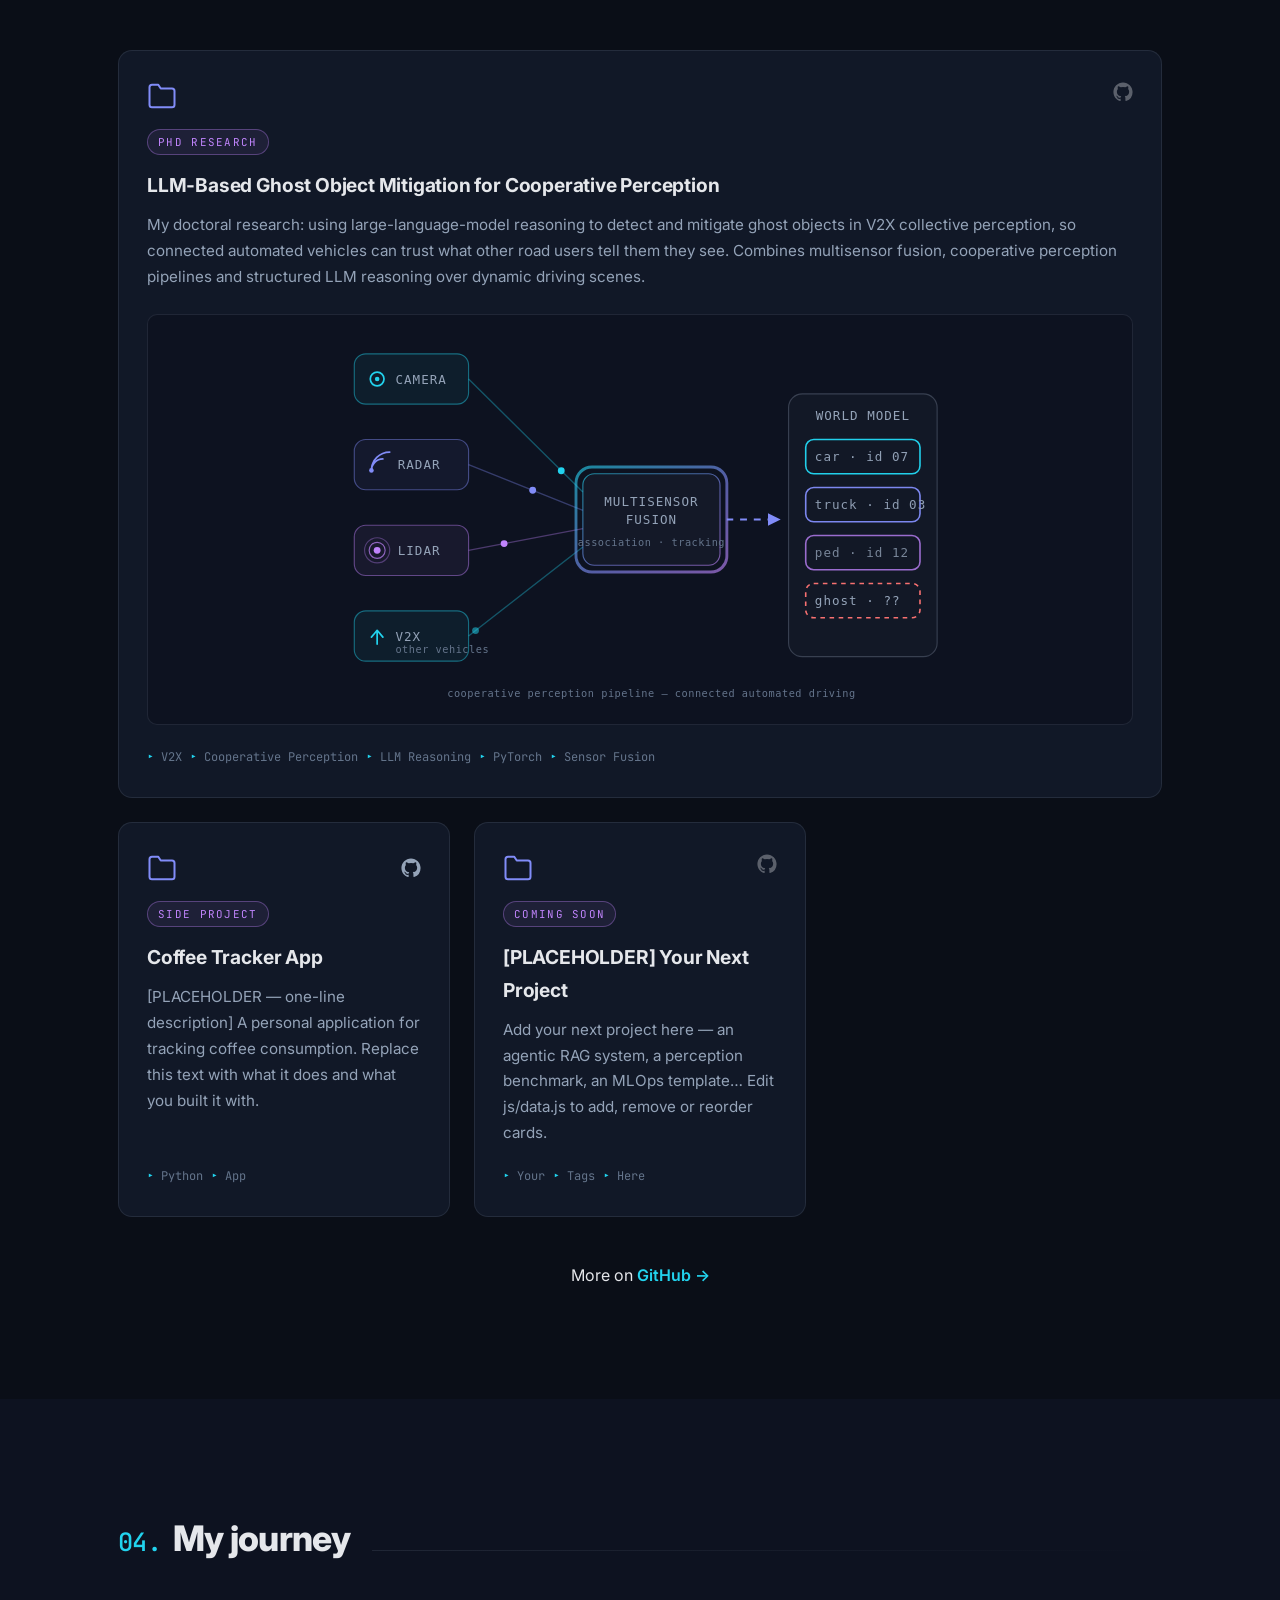
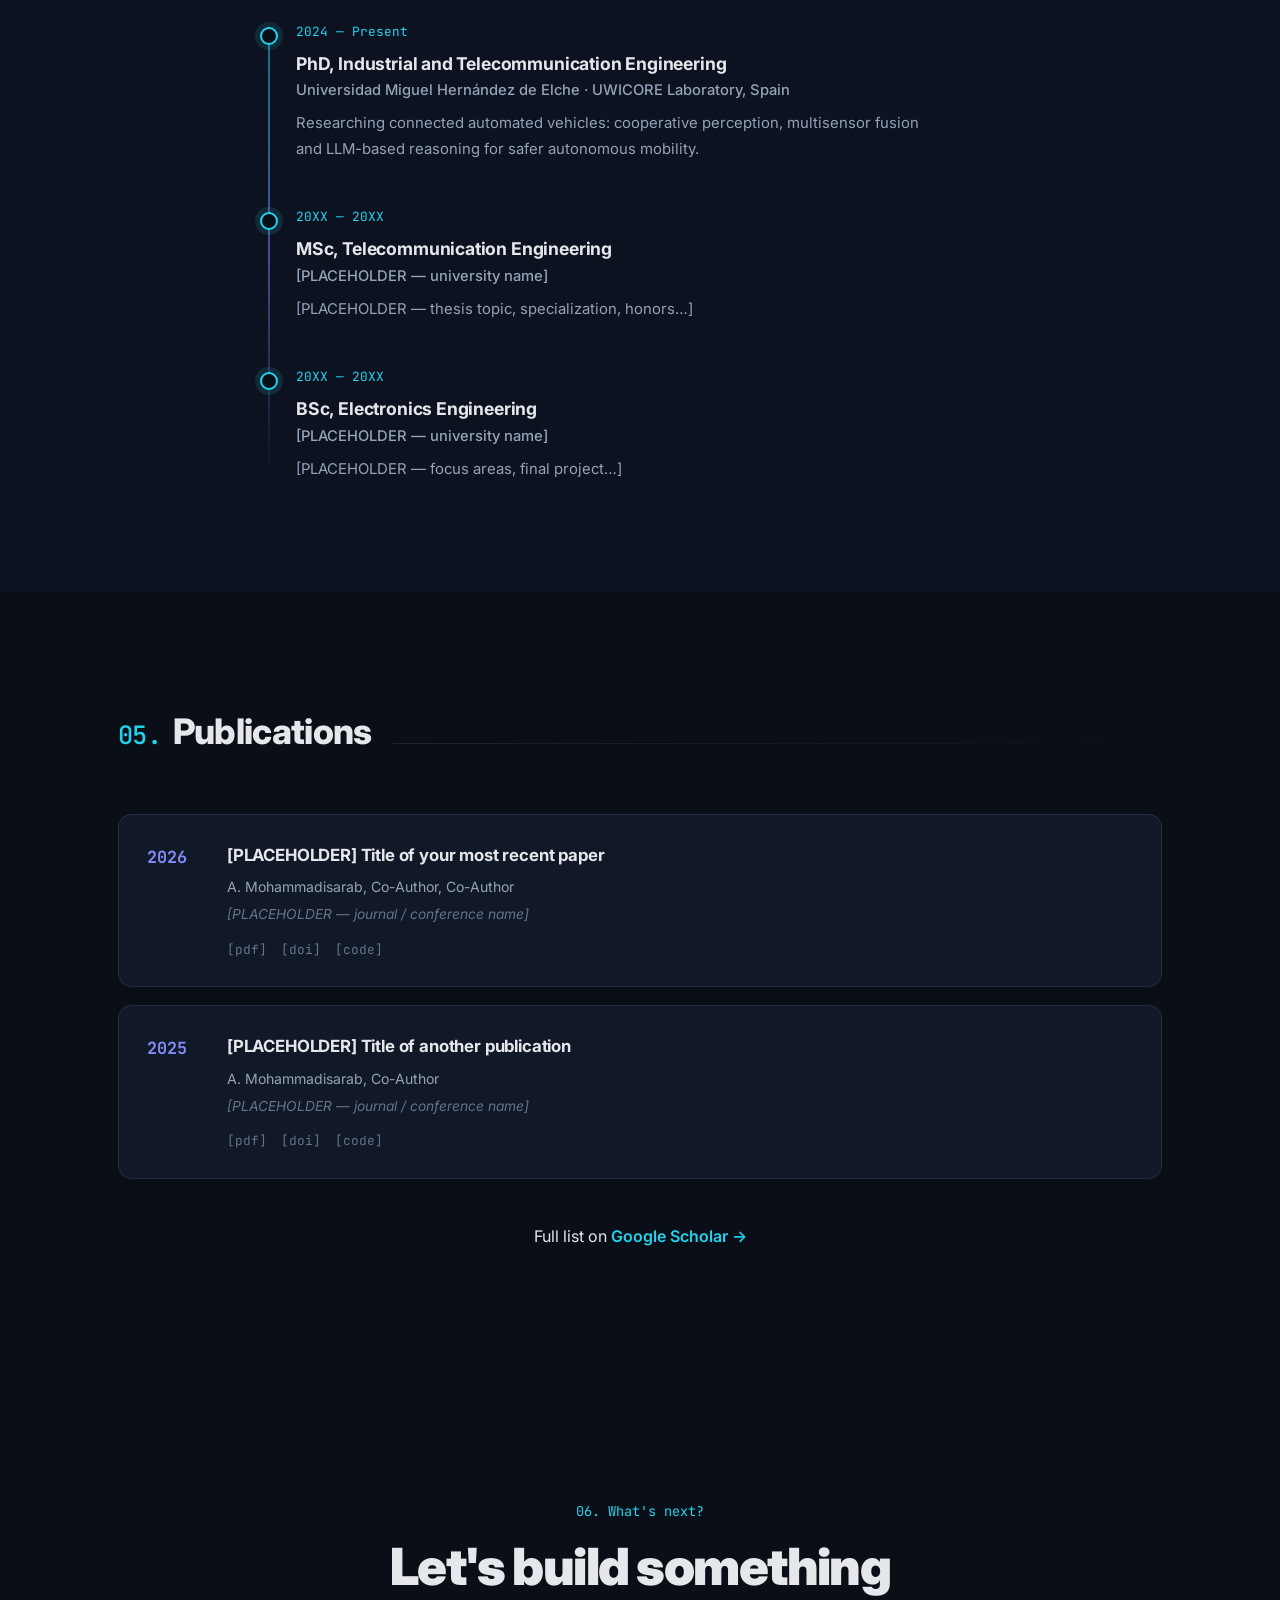
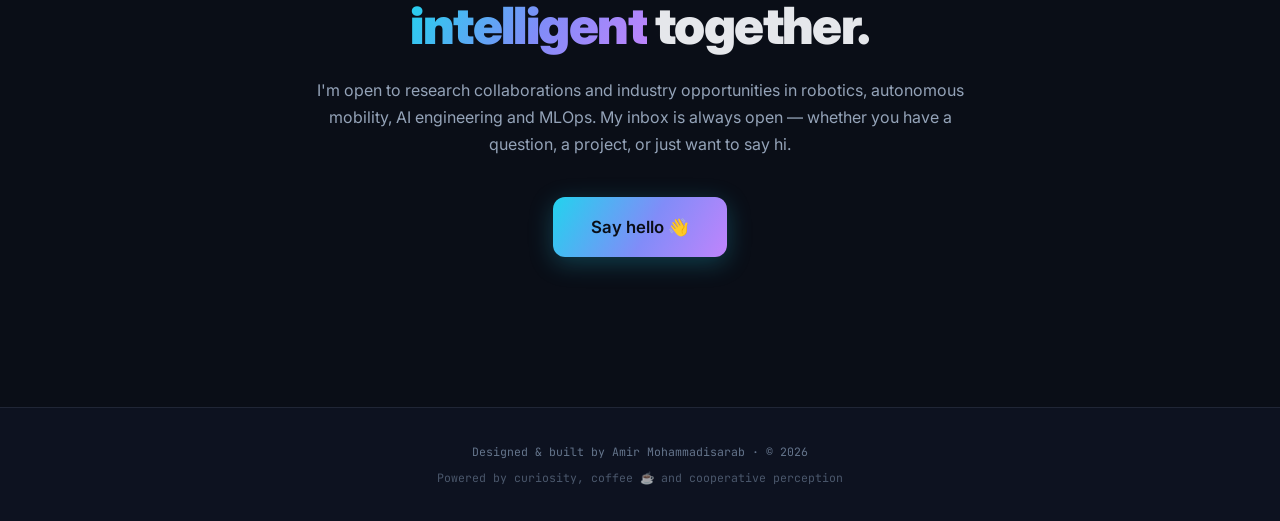
==== commit 1f84dccf: "Add animated multisensor fusion diagram to featured research card Self-contained animated SVG (camer" ====
--- a/index.html
+++ b/index.html
@@ -121,8 +121,8 @@
           </div>
           <div class="about__portrait reveal">
             <div class="portrait-frame">
-              <!-- Replace images/profile.svg with your photo, e.g. images/profile.jpg -->
-              <img src="images/profile.svg" alt="Portrait of Amir Mohammadisarab" width="320" height="320">
+              <!-- Save your photo as images/profile.jpg — it is picked up automatically (placeholder shows until then) -->
+              <img src="images/profile.jpg" onerror="this.onerror=null;this.src='images/profile.svg';" alt="Portrait of Amir Mohammadisarab" width="320" height="320">
               <div class="portrait-frame__ring" aria-hidden="true"></div>
             </div>
           </div>
--- a/css/style.css
+++ b/css/style.css
@@ -619,6 +619,19 @@
 .project__tags { display: flex; flex-wrap: wrap; gap: 8px; font-family: var(--font-mono); }
 .project__tags li { font-size: 0.75rem; color: var(--text-mute); }
 .project__tags li::before { content: "▸ "; color: var(--accent-1); }
+
+.project__media {
+  margin: 4px 0 22px;
+  padding: 16px;
+  background: var(--bg-alt);
+  border: 1px solid var(--border);
+  border-radius: 10px;
+}
+.project__media img {
+  width: 100%;
+  max-width: 640px;
+  margin: 0 auto;
+}
 
 /* ── Timeline ──────────────────────────────────────────────── */
 .timeline {
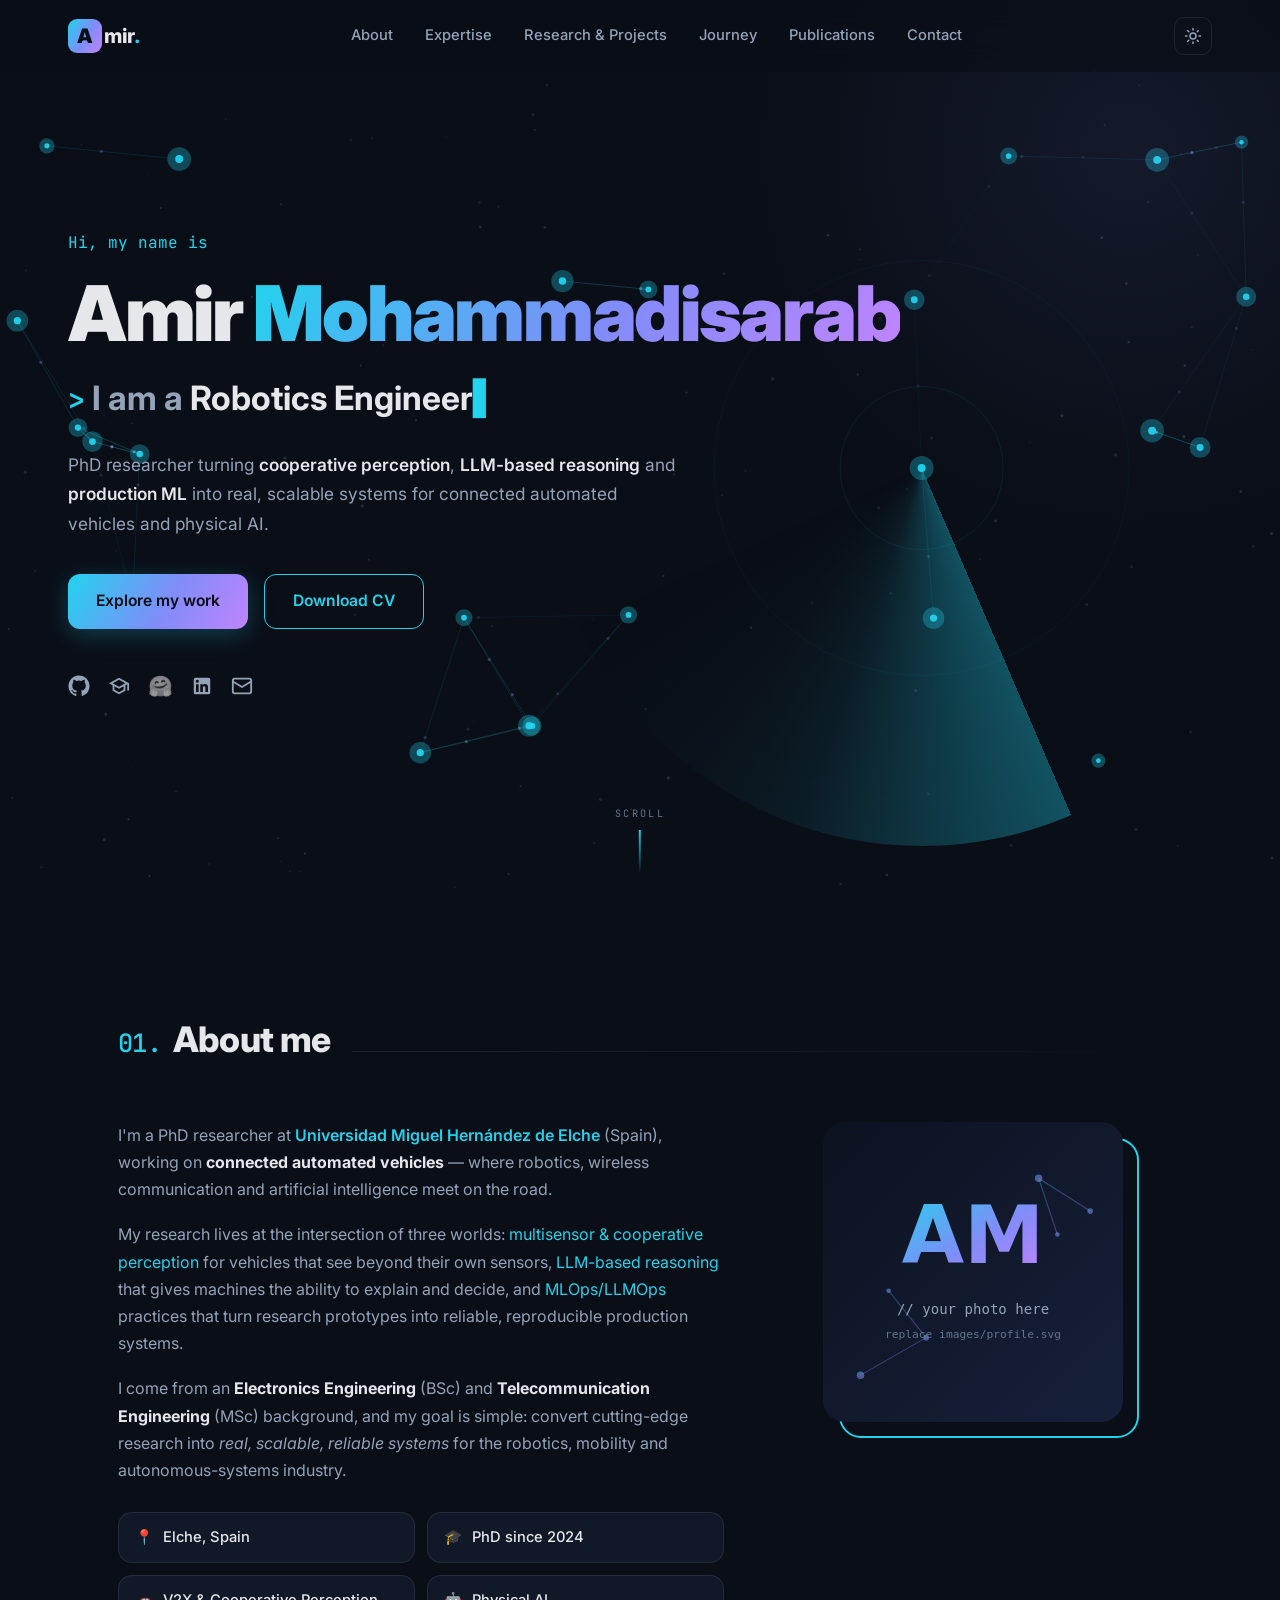
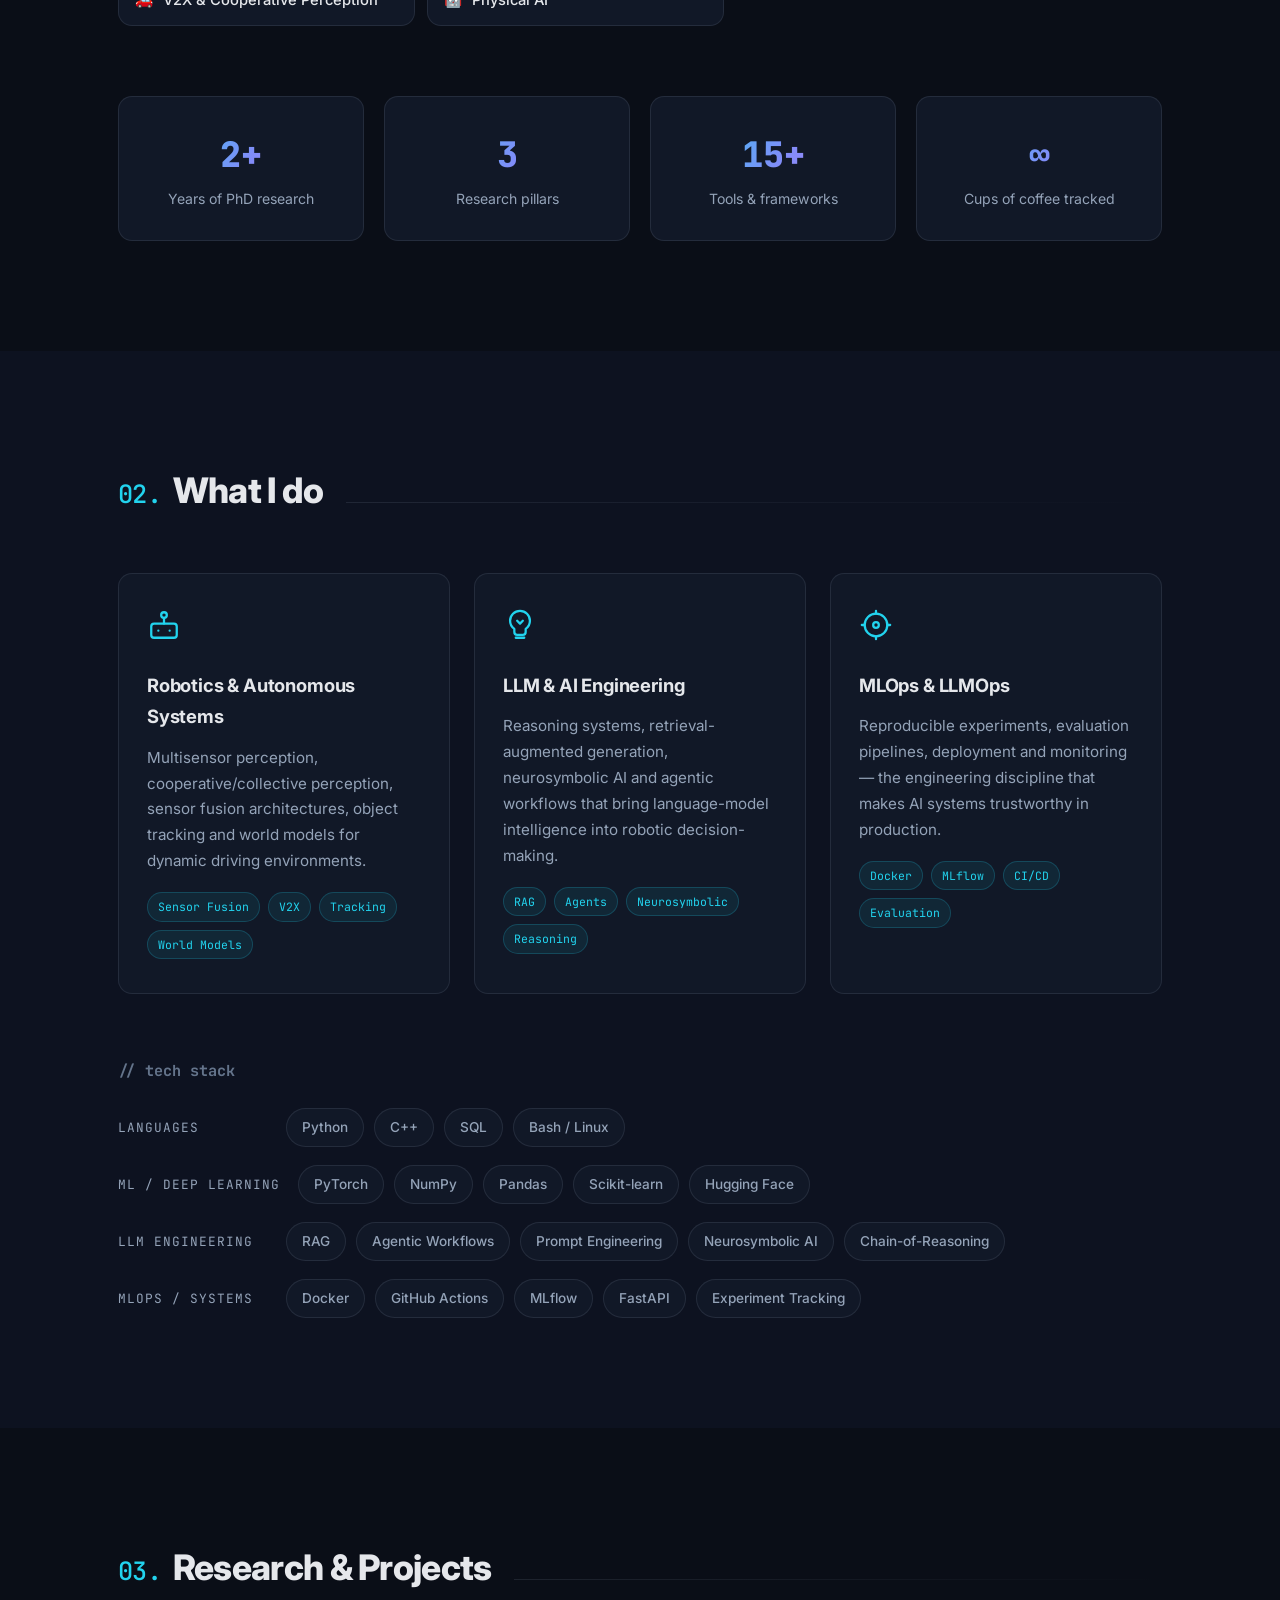
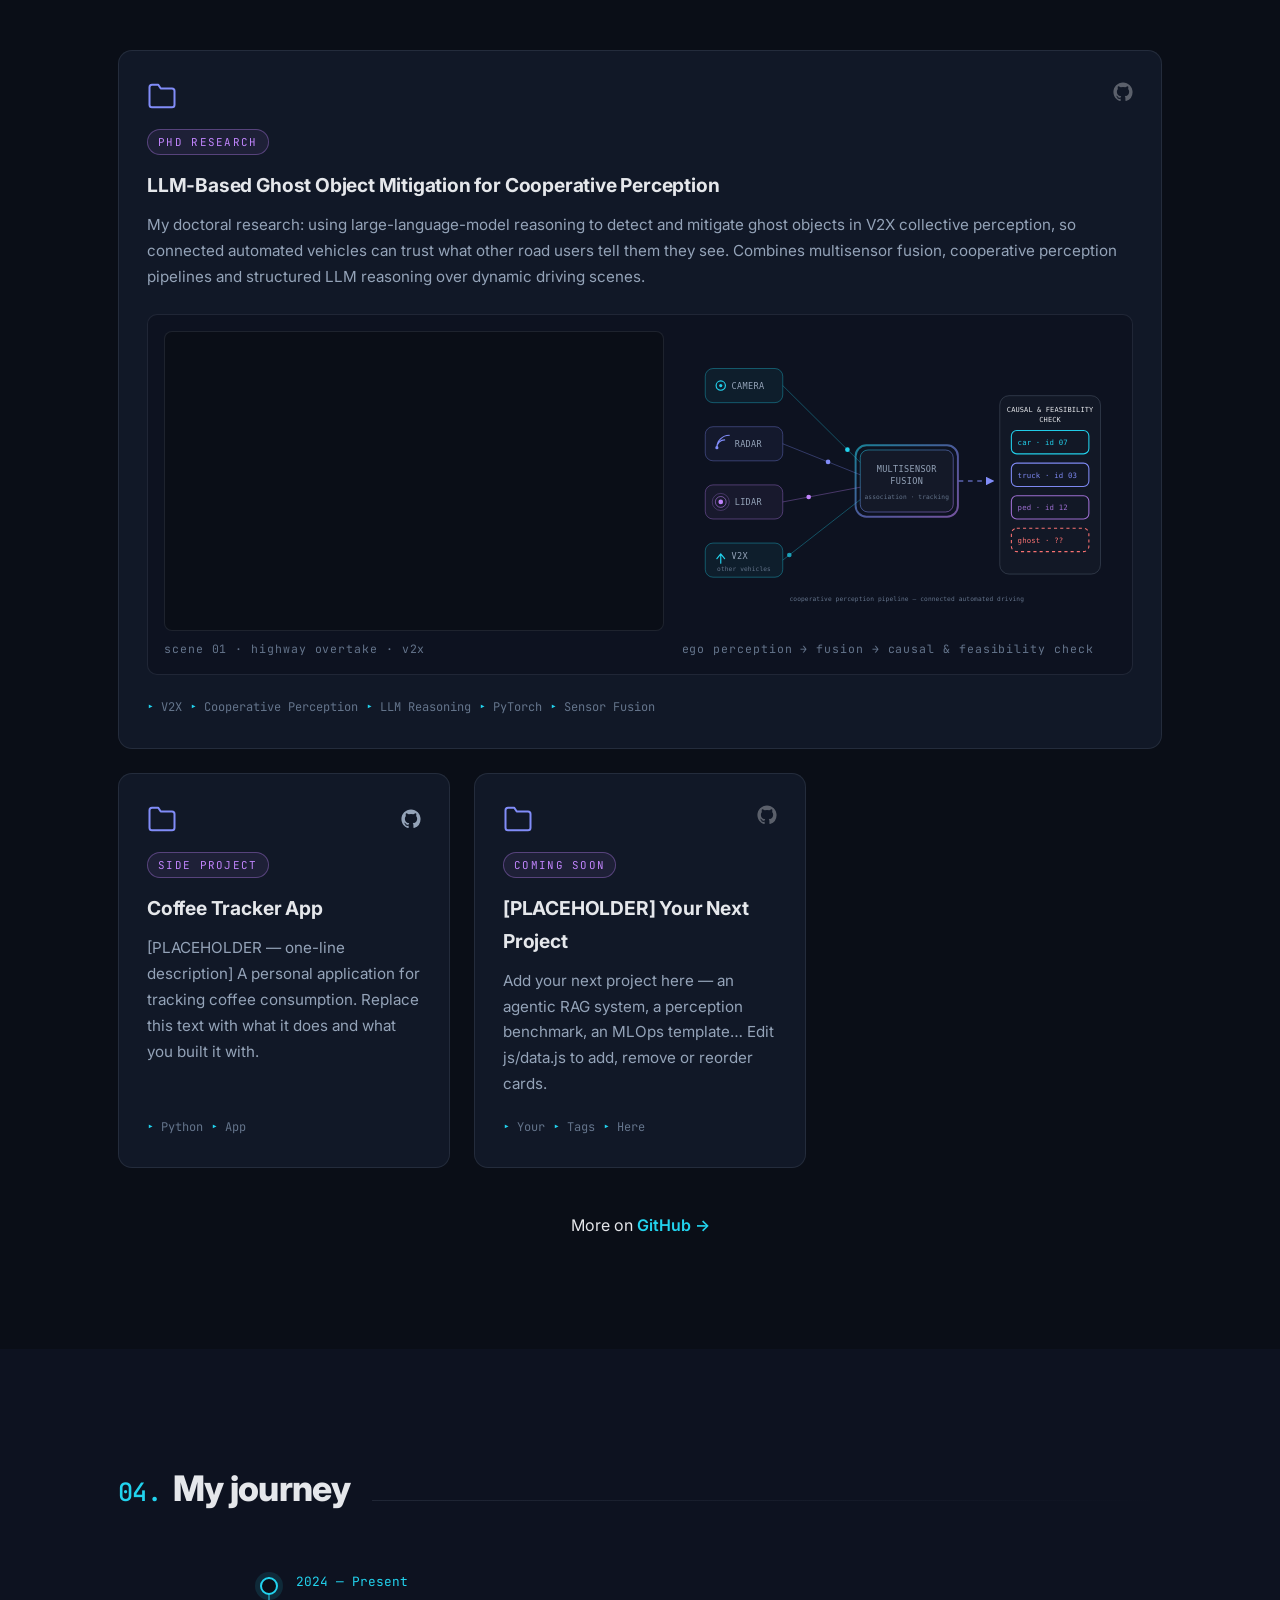
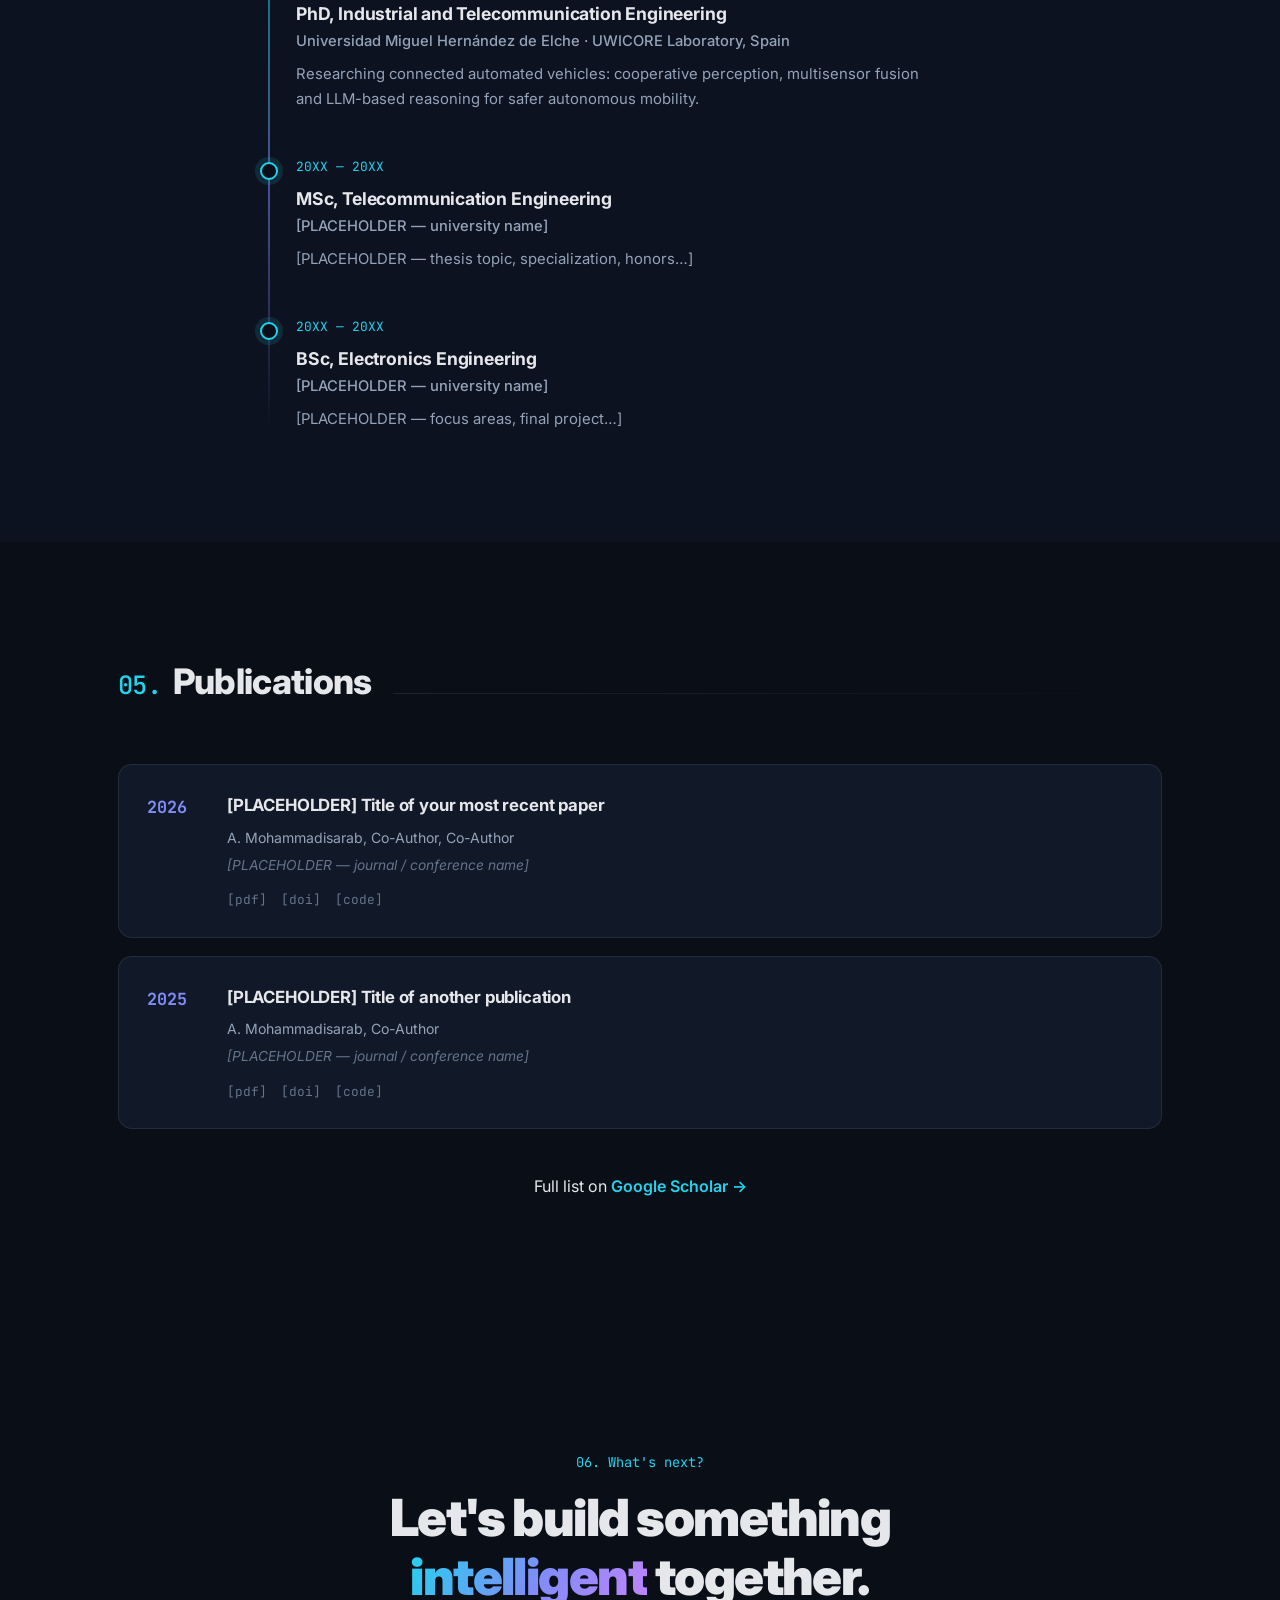
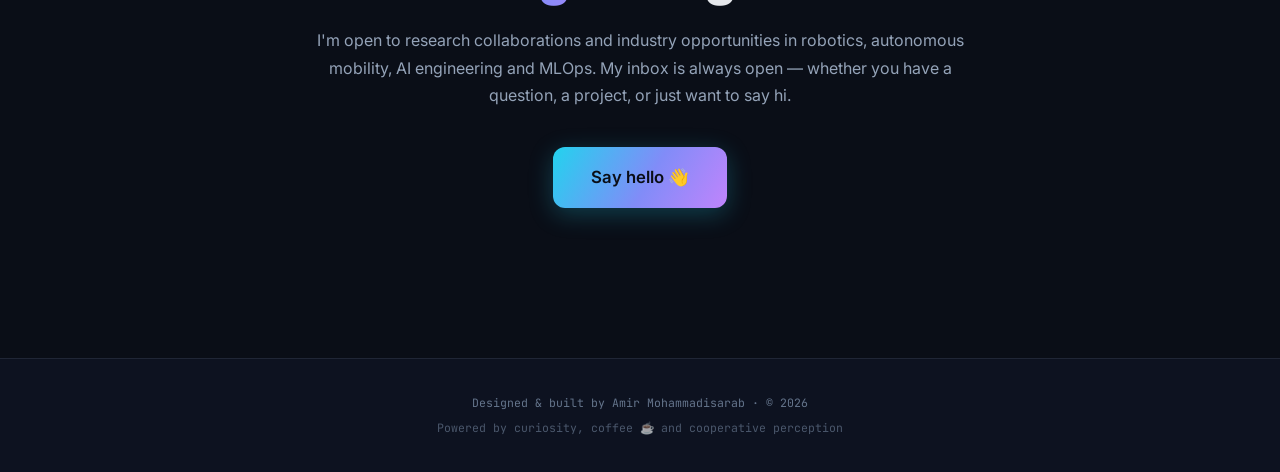
==== commit 91d33258: "Fix diagram text overflows; add cooperative driving scene animation Rename output panel to Causal & " ====
--- a/index.html
+++ b/index.html
@@ -236,5 +236,6 @@
   <script src="js/data.js"></script>
   <script src="js/hero.js"></script>
   <script src="js/main.js"></script>
+  <script src="js/scene.js"></script>
 </body>
 </html>
--- a/css/style.css
+++ b/css/style.css
@@ -631,6 +631,39 @@
   width: 100%;
   max-width: 640px;
   margin: 0 auto;
+}
+
+.project__media--duo {
+  display: grid;
+  grid-template-columns: 1.15fr 1fr;
+  gap: 18px;
+  align-items: stretch;
+}
+.media-panel {
+  margin: 0;
+  display: flex;
+  flex-direction: column;
+  gap: 8px;
+  min-width: 0;
+}
+.media-panel canvas {
+  display: block;
+  width: 100%;
+  height: 300px;
+  border-radius: 8px;
+  background: #0a0e17; /* perception viz stays dark in both themes */
+  border: 1px solid var(--border);
+}
+.media-panel img { width: 100%; height: auto; margin: auto 0; }
+.media-cap {
+  font-size: 0.72rem;
+  color: var(--text-mute);
+  letter-spacing: 0.08em;
+}
+
+@media (max-width: 920px) {
+  .project__media--duo { grid-template-columns: 1fr; }
+  .media-panel canvas { height: 260px; }
 }
 
 /* ── Timeline ──────────────────────────────────────────────── */
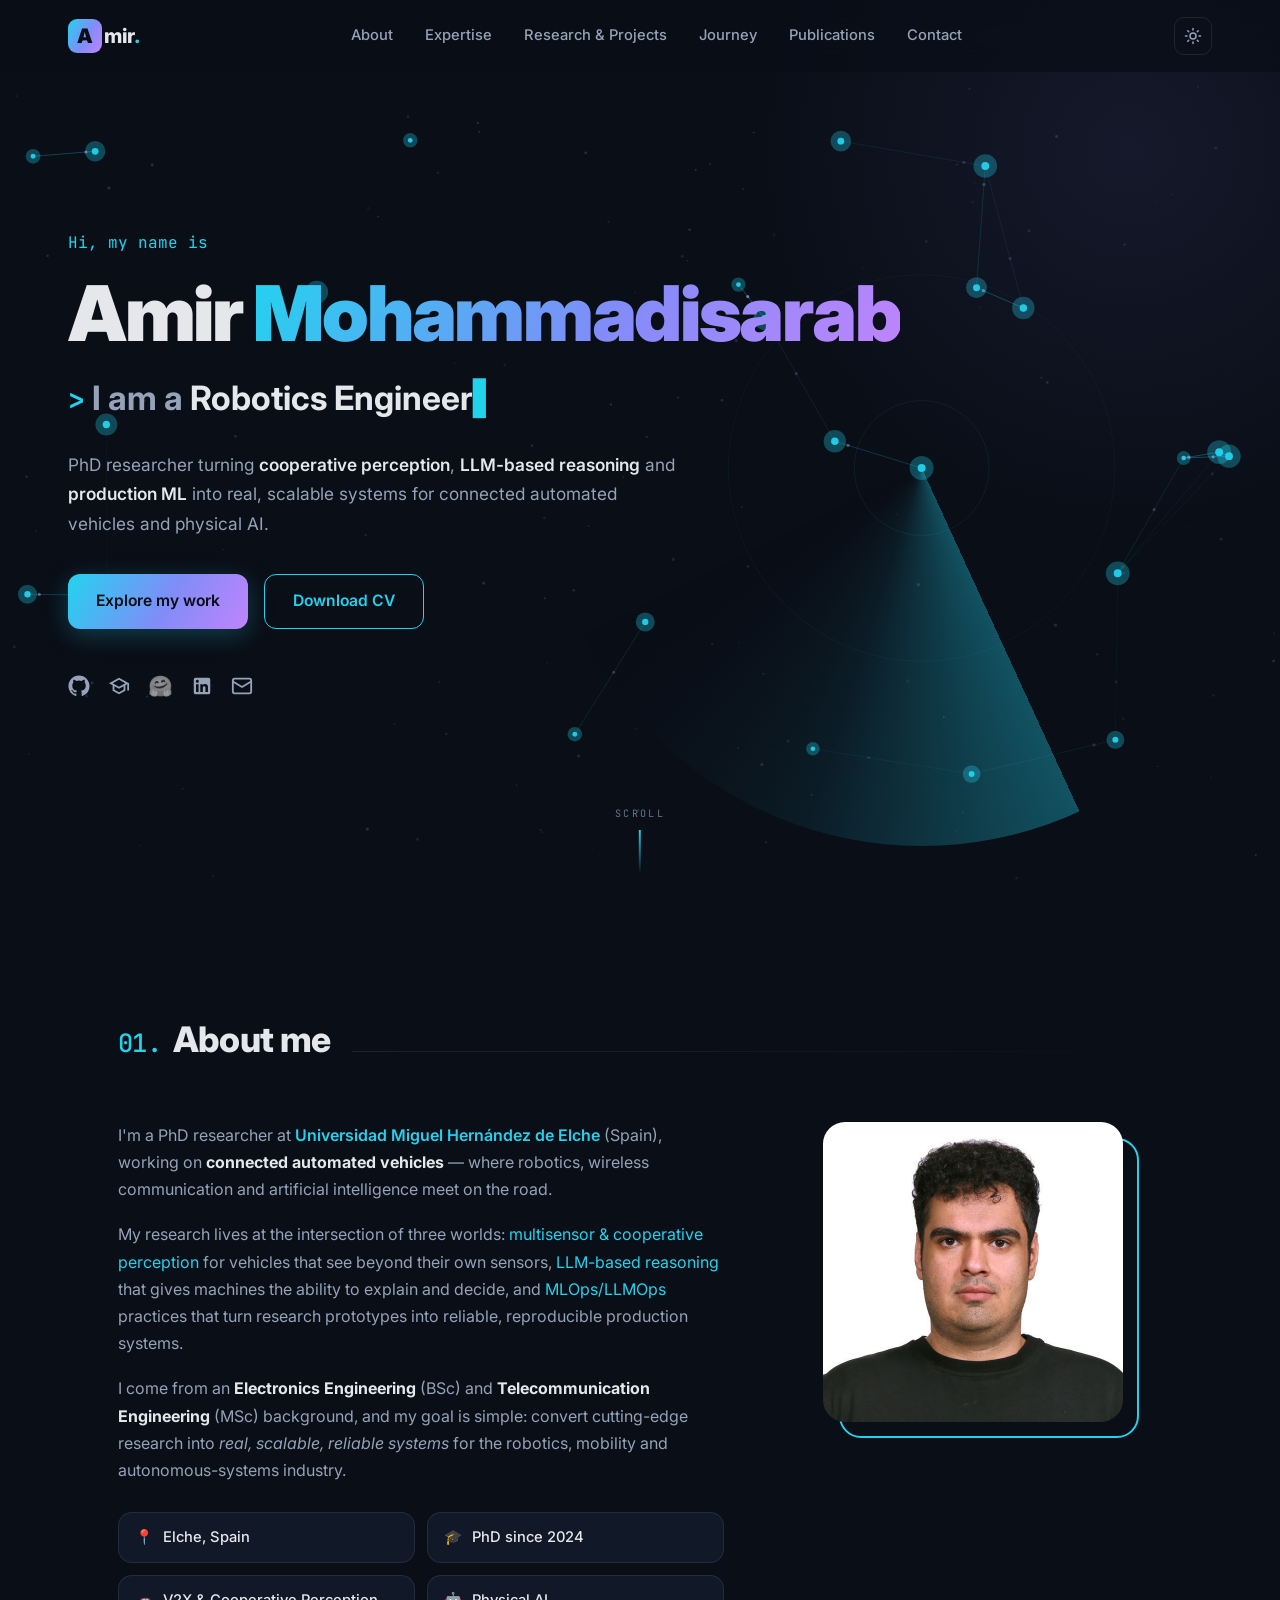
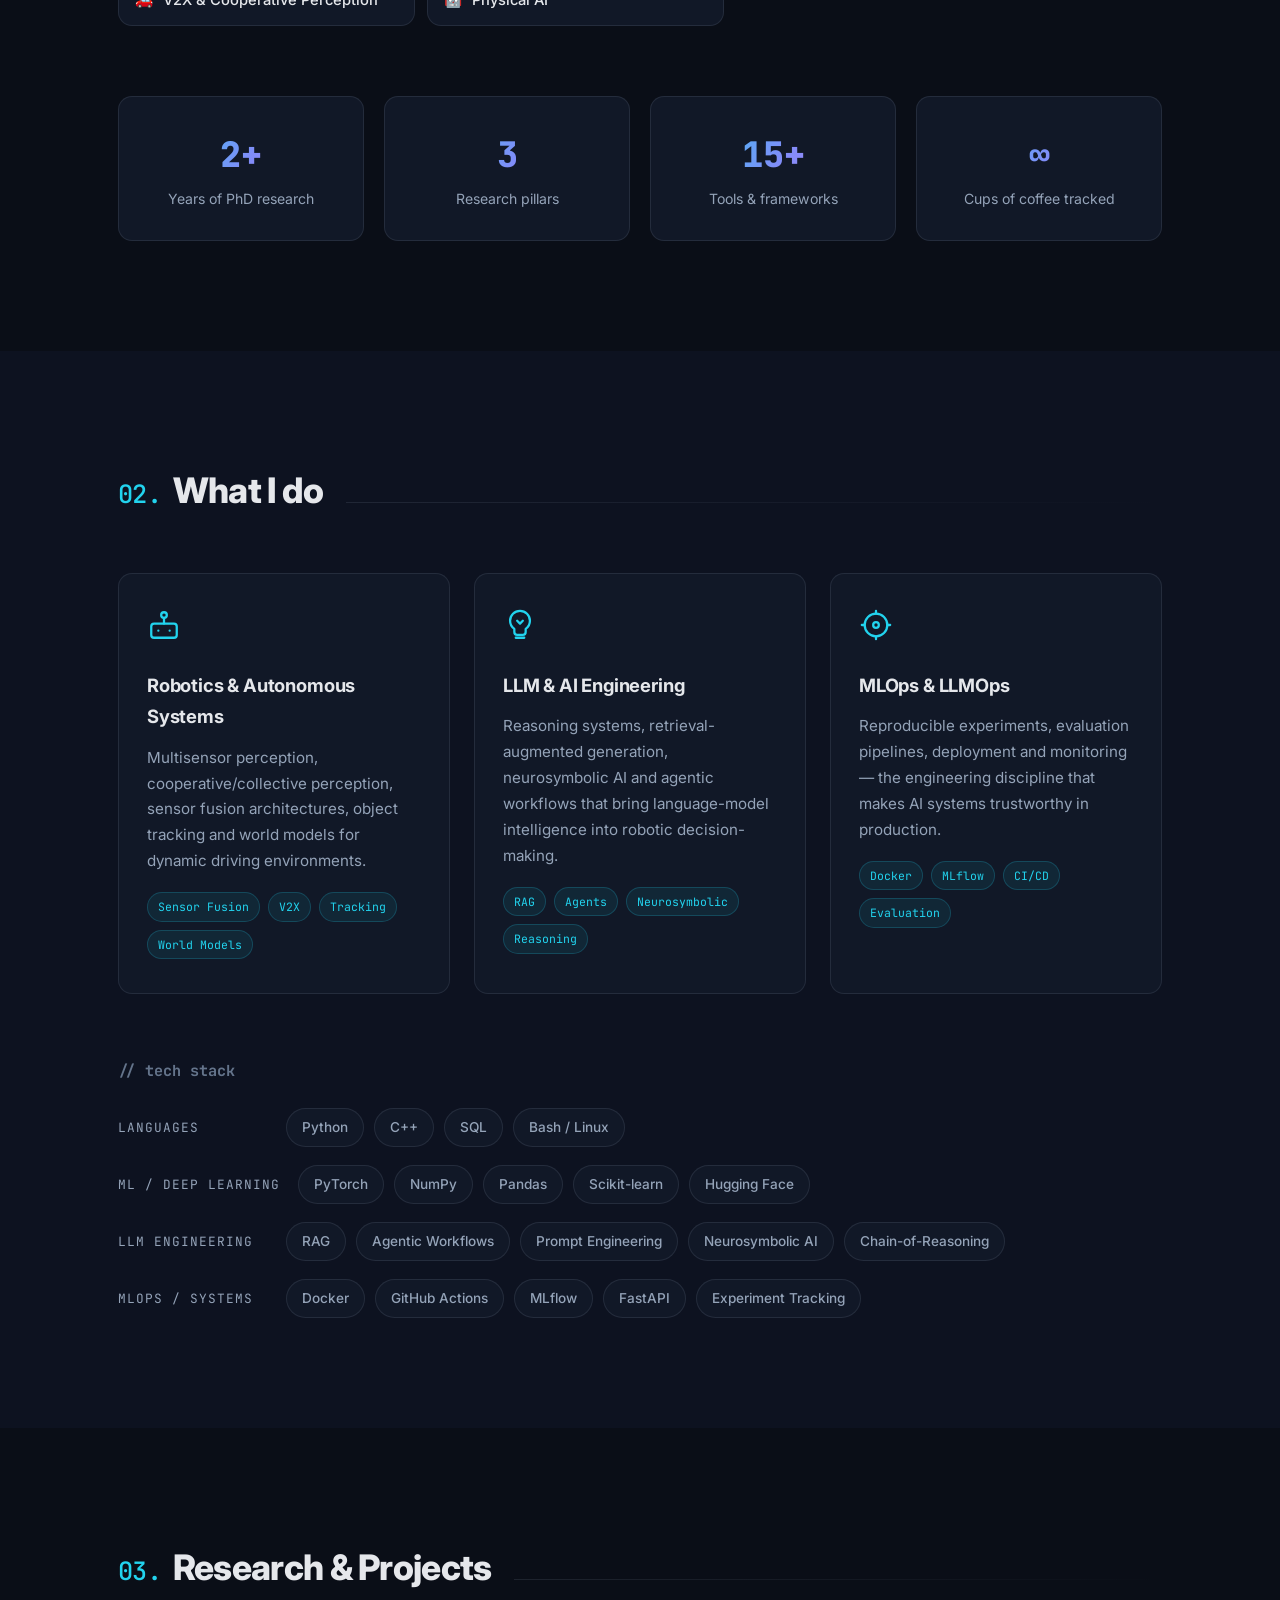
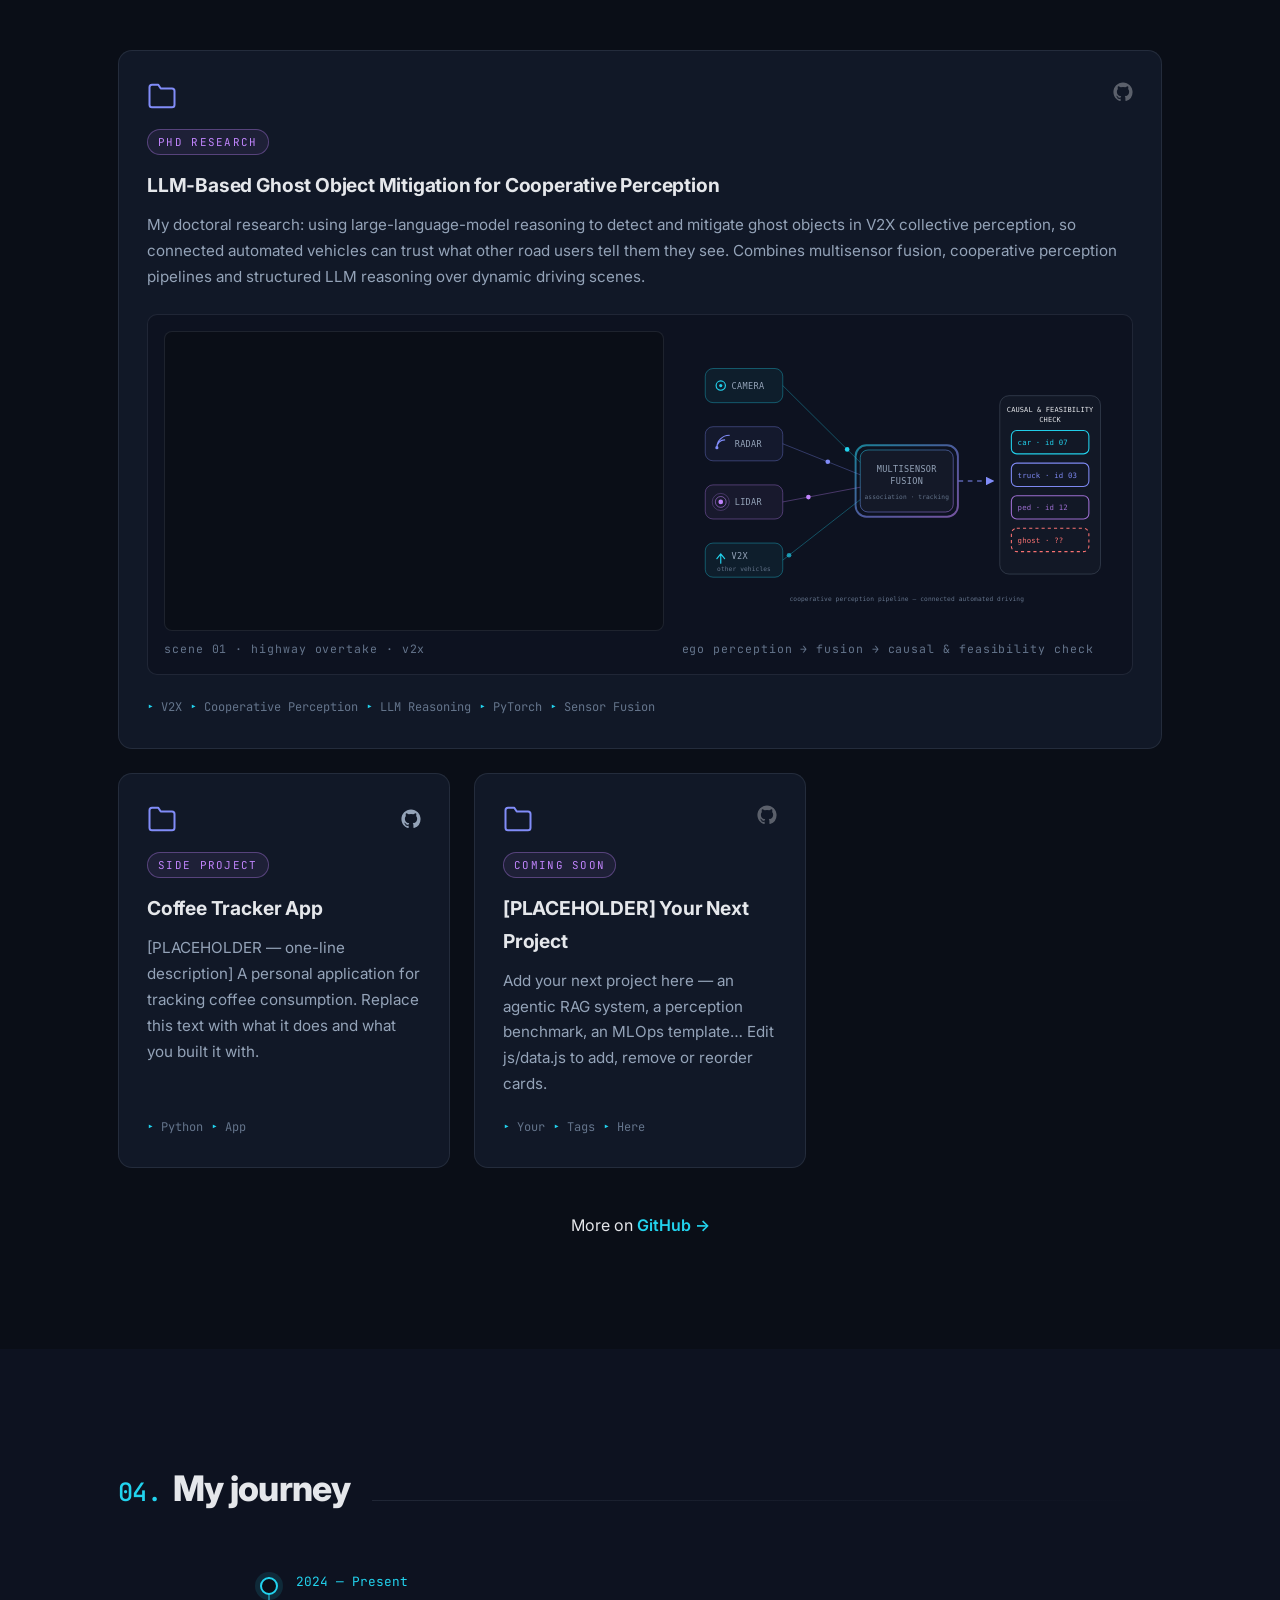
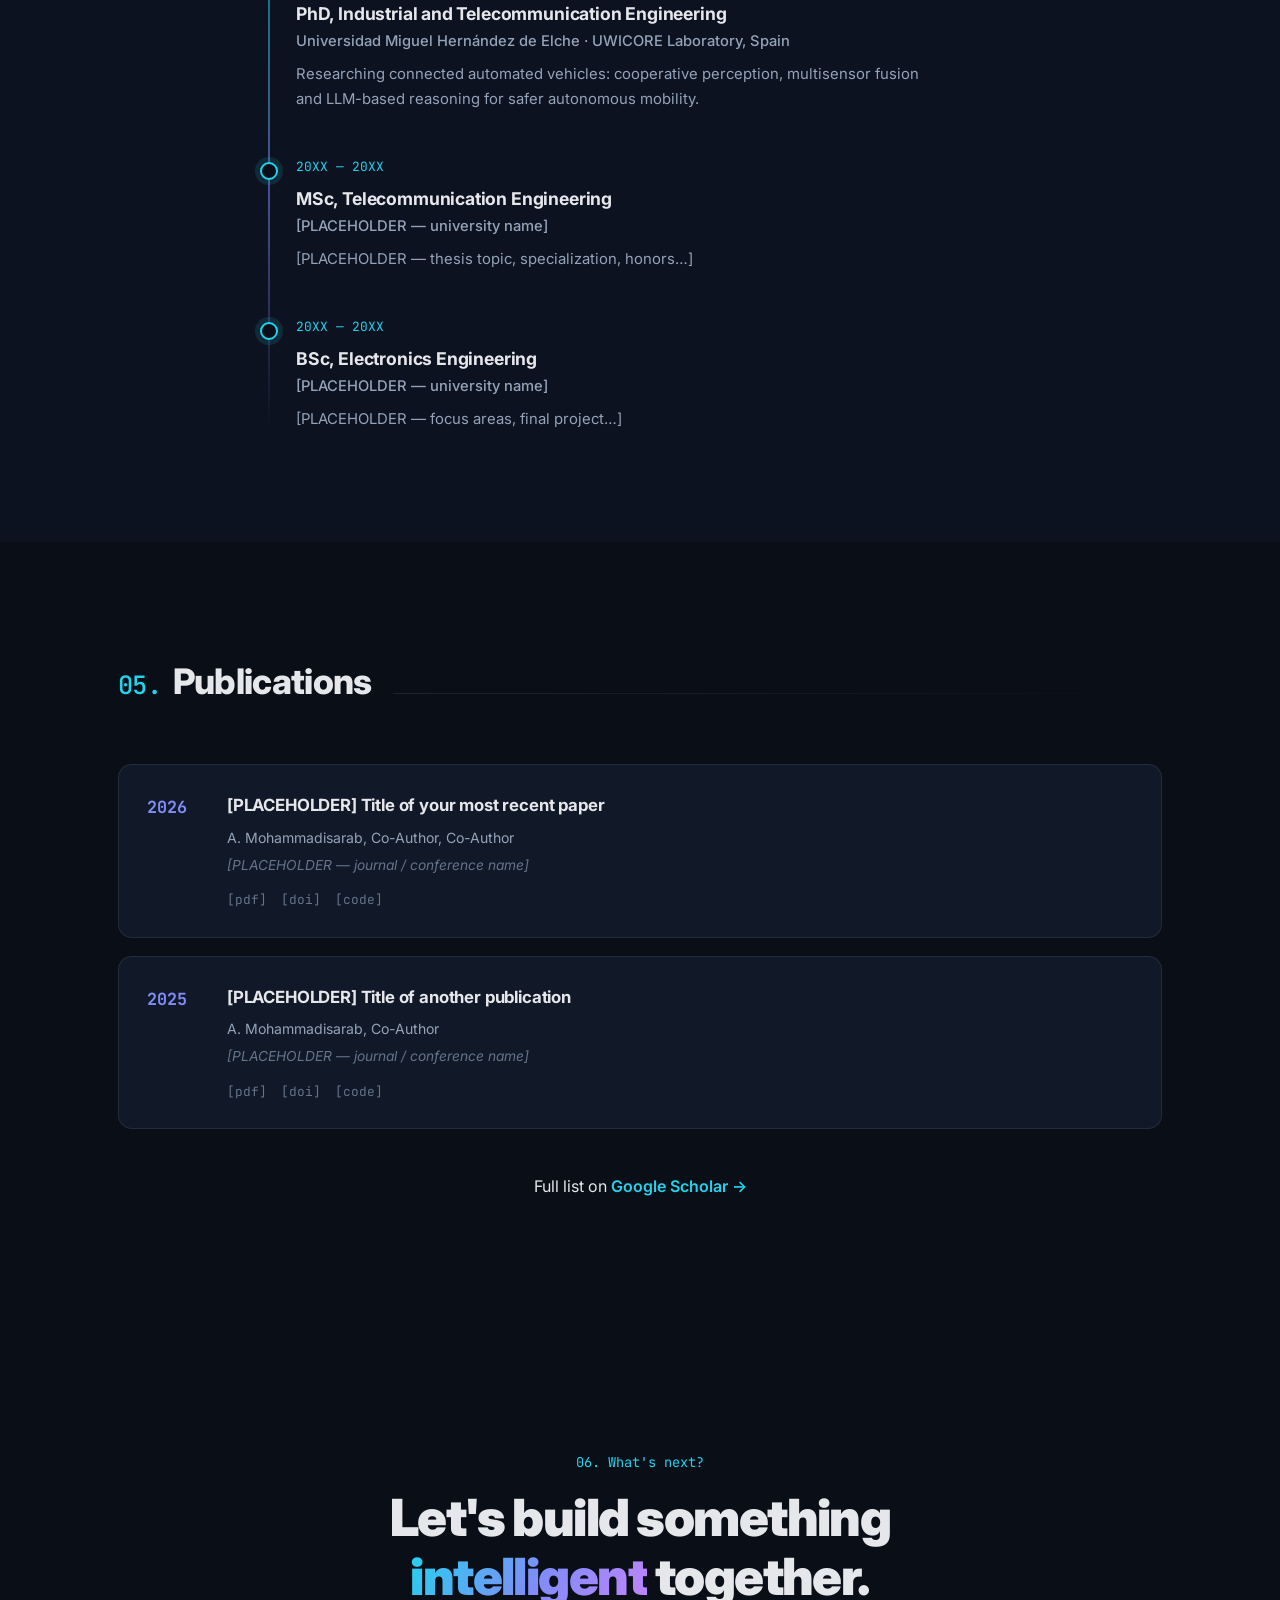
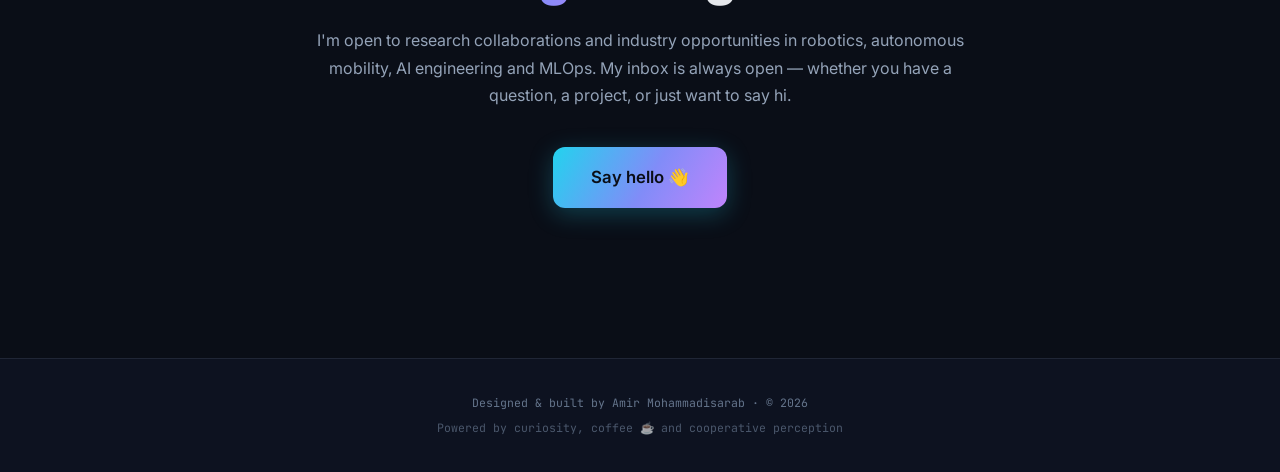
==== commit 0c7e8dac: "Add SEO: JSON-LD Person schema, canonical URL, og:image, sitemap Co-Authored-By: Claude Fable 5 <nor" ====
--- a/index.html
+++ b/index.html
@@ -12,6 +12,37 @@
   <meta property="og:title" content="Amir Mohammadisarab — Robotics · AI · LLMOps">
   <meta property="og:description" content="PhD researcher building perception, reasoning and production ML systems for autonomous vehicles and physical AI.">
   <meta property="og:url" content="https://m-amir1998.github.io">
+  <meta property="og:image" content="https://m-amir1998.github.io/images/profile.jpg">
+  <meta name="twitter:card" content="summary">
+  <link rel="canonical" href="https://m-amir1998.github.io/">
+
+  <!-- Structured data so search engines know who this page is about -->
+  <script type="application/ld+json">
+  {
+    "@context": "https://schema.org",
+    "@type": "Person",
+    "name": "Amir Mohammadisarab",
+    "url": "https://m-amir1998.github.io/",
+    "image": "https://m-amir1998.github.io/images/profile.jpg",
+    "jobTitle": "PhD Researcher in Robotics and AI",
+    "worksFor": {
+      "@type": "Organization",
+      "name": "Universidad Miguel Hernández de Elche"
+    },
+    "email": "mailto:amohammadisarab@umh.es",
+    "knowsAbout": [
+      "Cooperative Perception",
+      "Connected Automated Vehicles",
+      "Multisensor Data Fusion",
+      "LLM-based Reasoning",
+      "MLOps",
+      "Robotics"
+    ],
+    "sameAs": [
+      "https://github.com/M-amir1998"
+    ]
+  }
+  </script>
 
   <link rel="icon" href="data:image/svg+xml,%3Csvg xmlns='http://www.w3.org/2000/svg' viewBox='0 0 100 100'%3E%3Cdefs%3E%3ClinearGradient id='g' x1='0' y1='0' x2='1' y2='1'%3E%3Cstop offset='0' stop-color='%2322d3ee'/%3E%3Cstop offset='1' stop-color='%23818cf8'/%3E%3C/linearGradient%3E%3C/defs%3E%3Ccircle cx='50' cy='50' r='46' fill='none' stroke='url(%23g)' stroke-width='6'/%3E%3Ccircle cx='50' cy='50' r='10' fill='url(%23g)'/%3E%3Ccircle cx='50' cy='18' r='6' fill='%2322d3ee'/%3E%3Ccircle cx='78' cy='66' r='6' fill='%23818cf8'/%3E%3Ccircle cx='22' cy='66' r='6' fill='%2322d3ee'/%3E%3Cline x1='50' y1='50' x2='50' y2='18' stroke='url(%23g)' stroke-width='3'/%3E%3Cline x1='50' y1='50' x2='78' y2='66' stroke='url(%23g)' stroke-width='3'/%3E%3Cline x1='50' y1='50' x2='22' y2='66' stroke='url(%23g)' stroke-width='3'/%3E%3C/svg%3E">
 
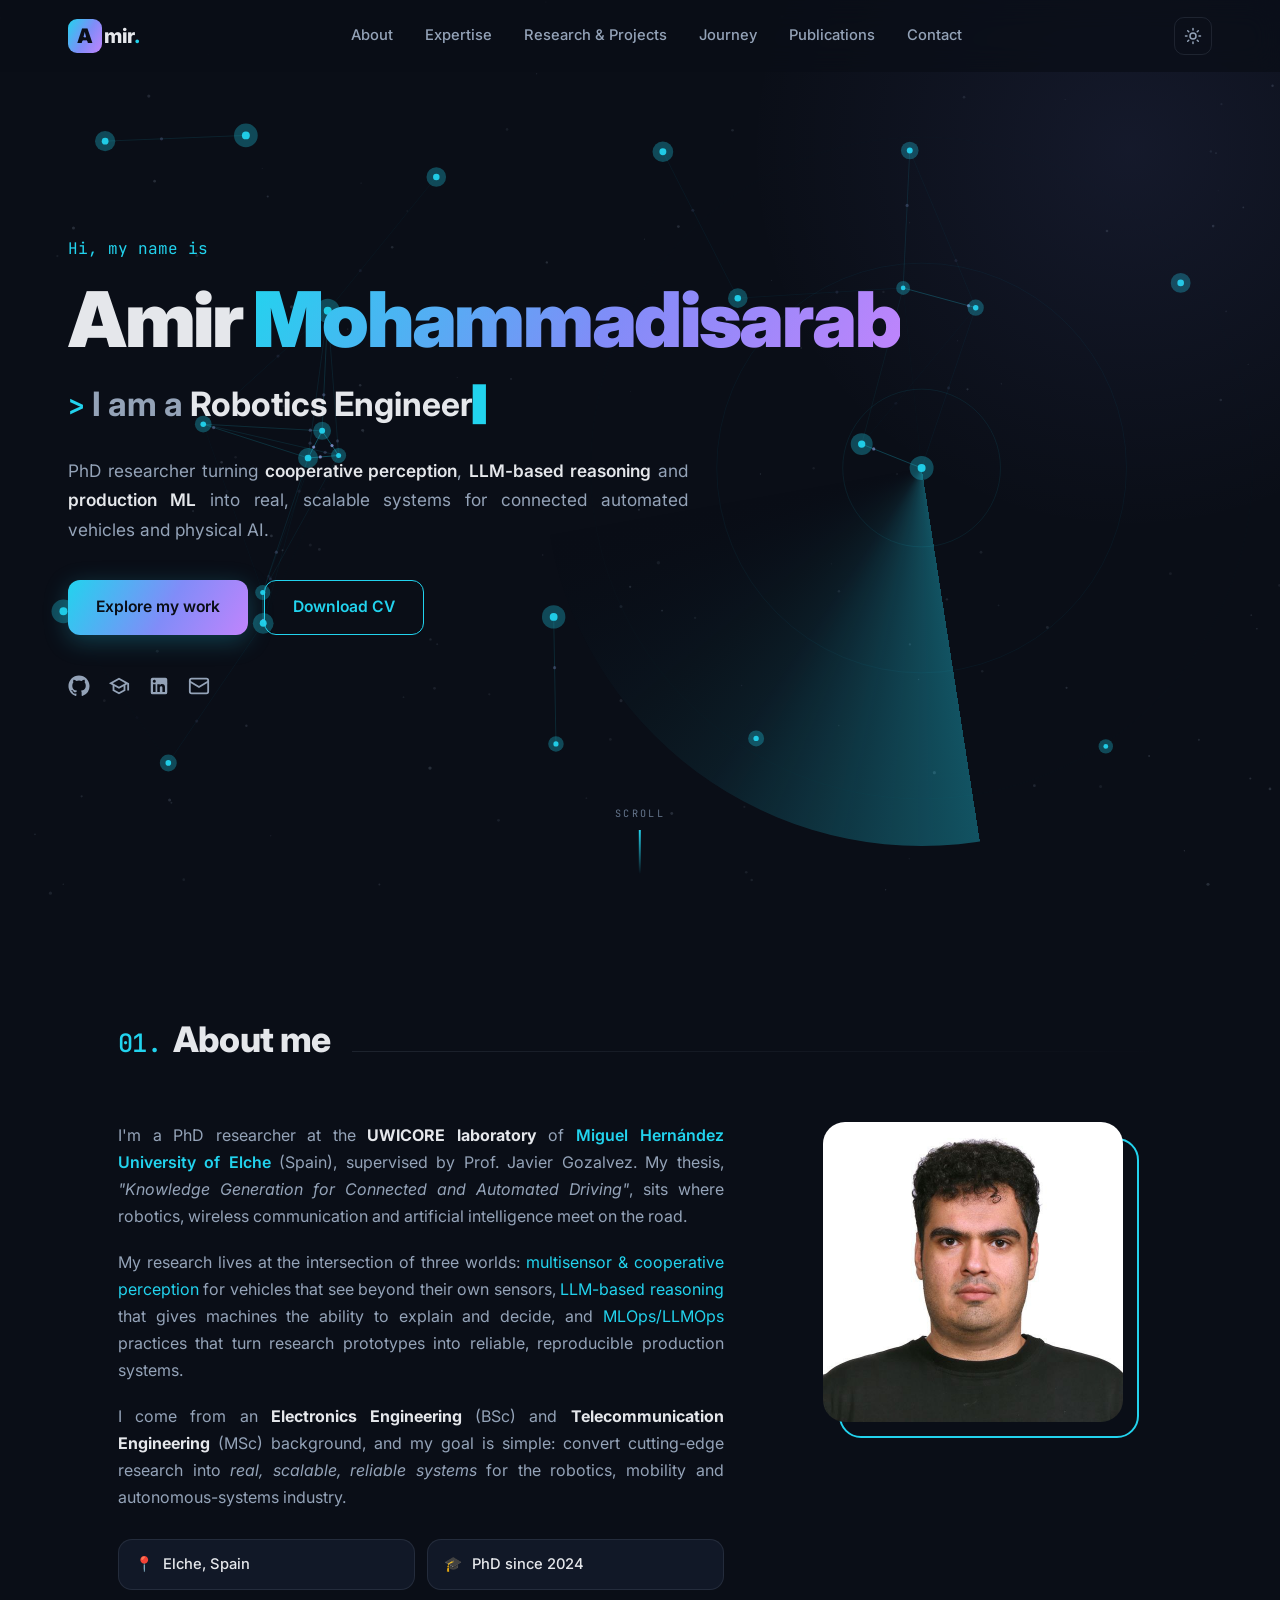
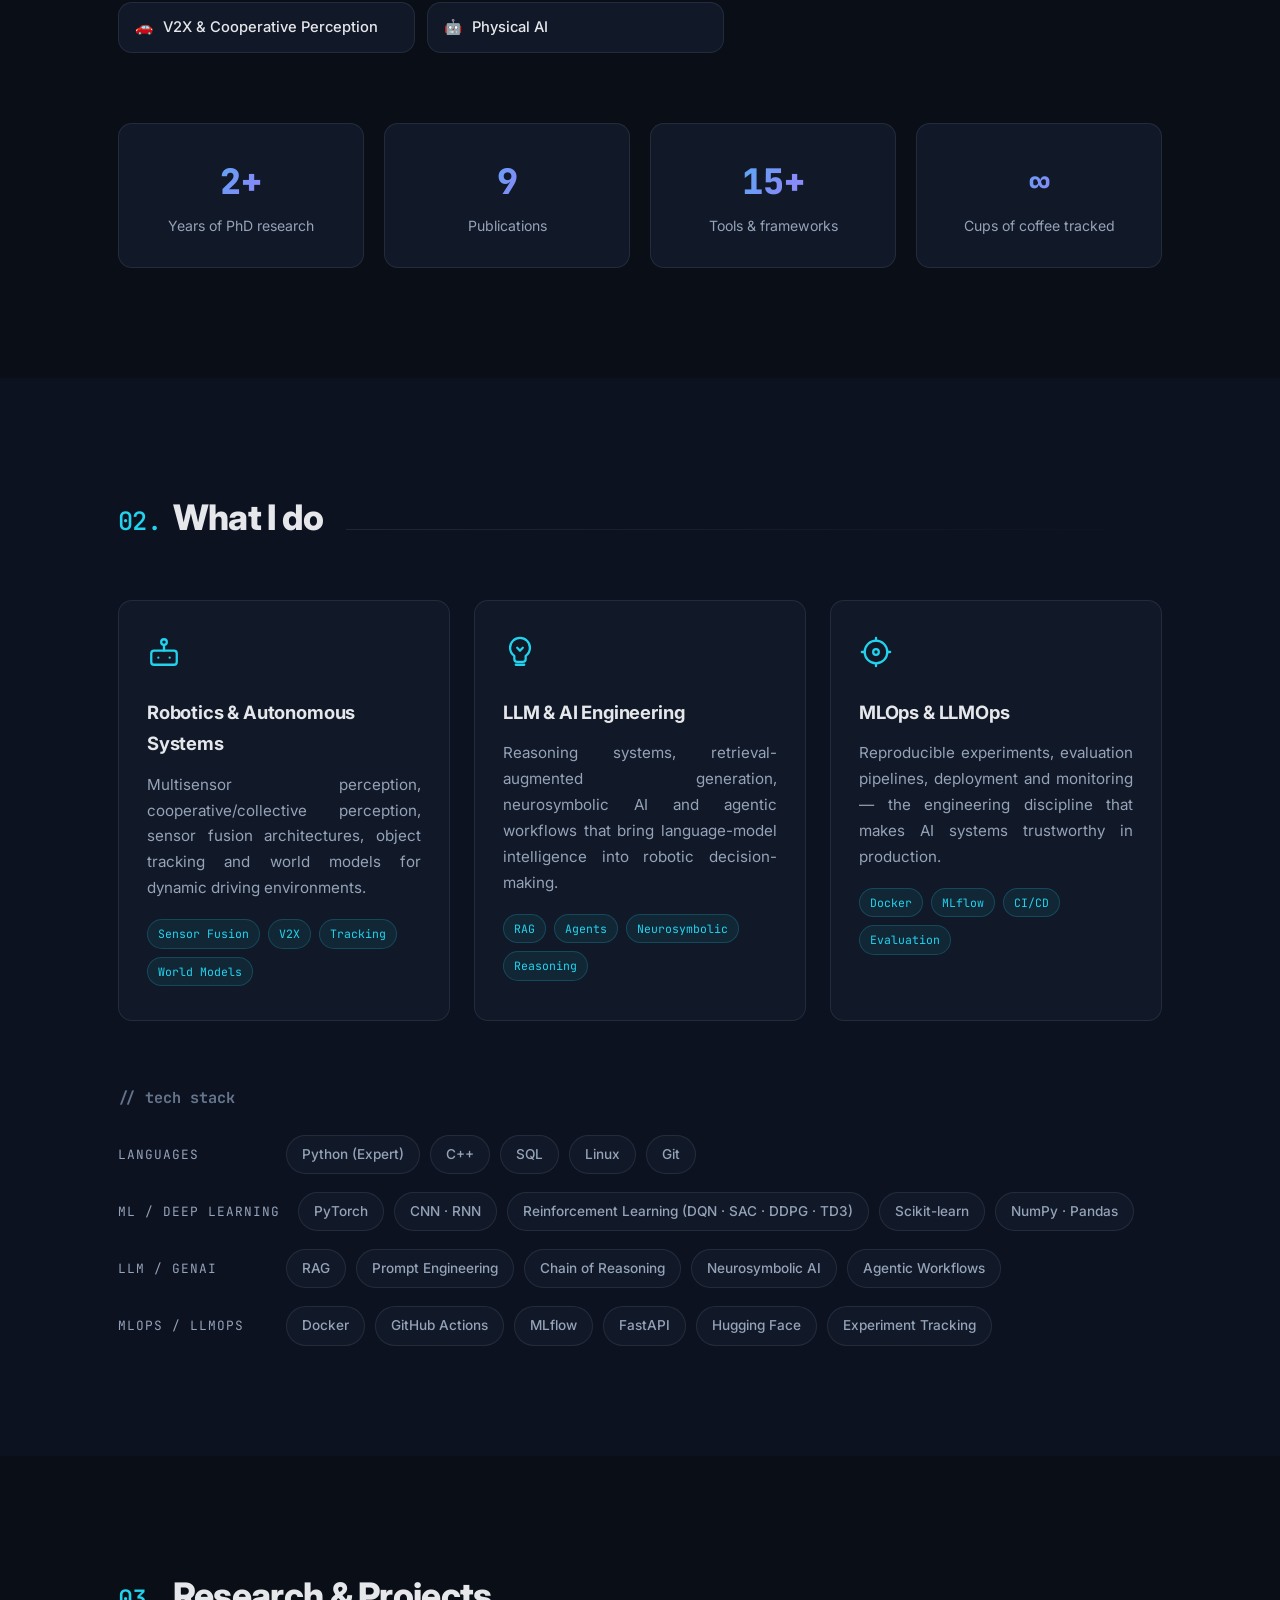
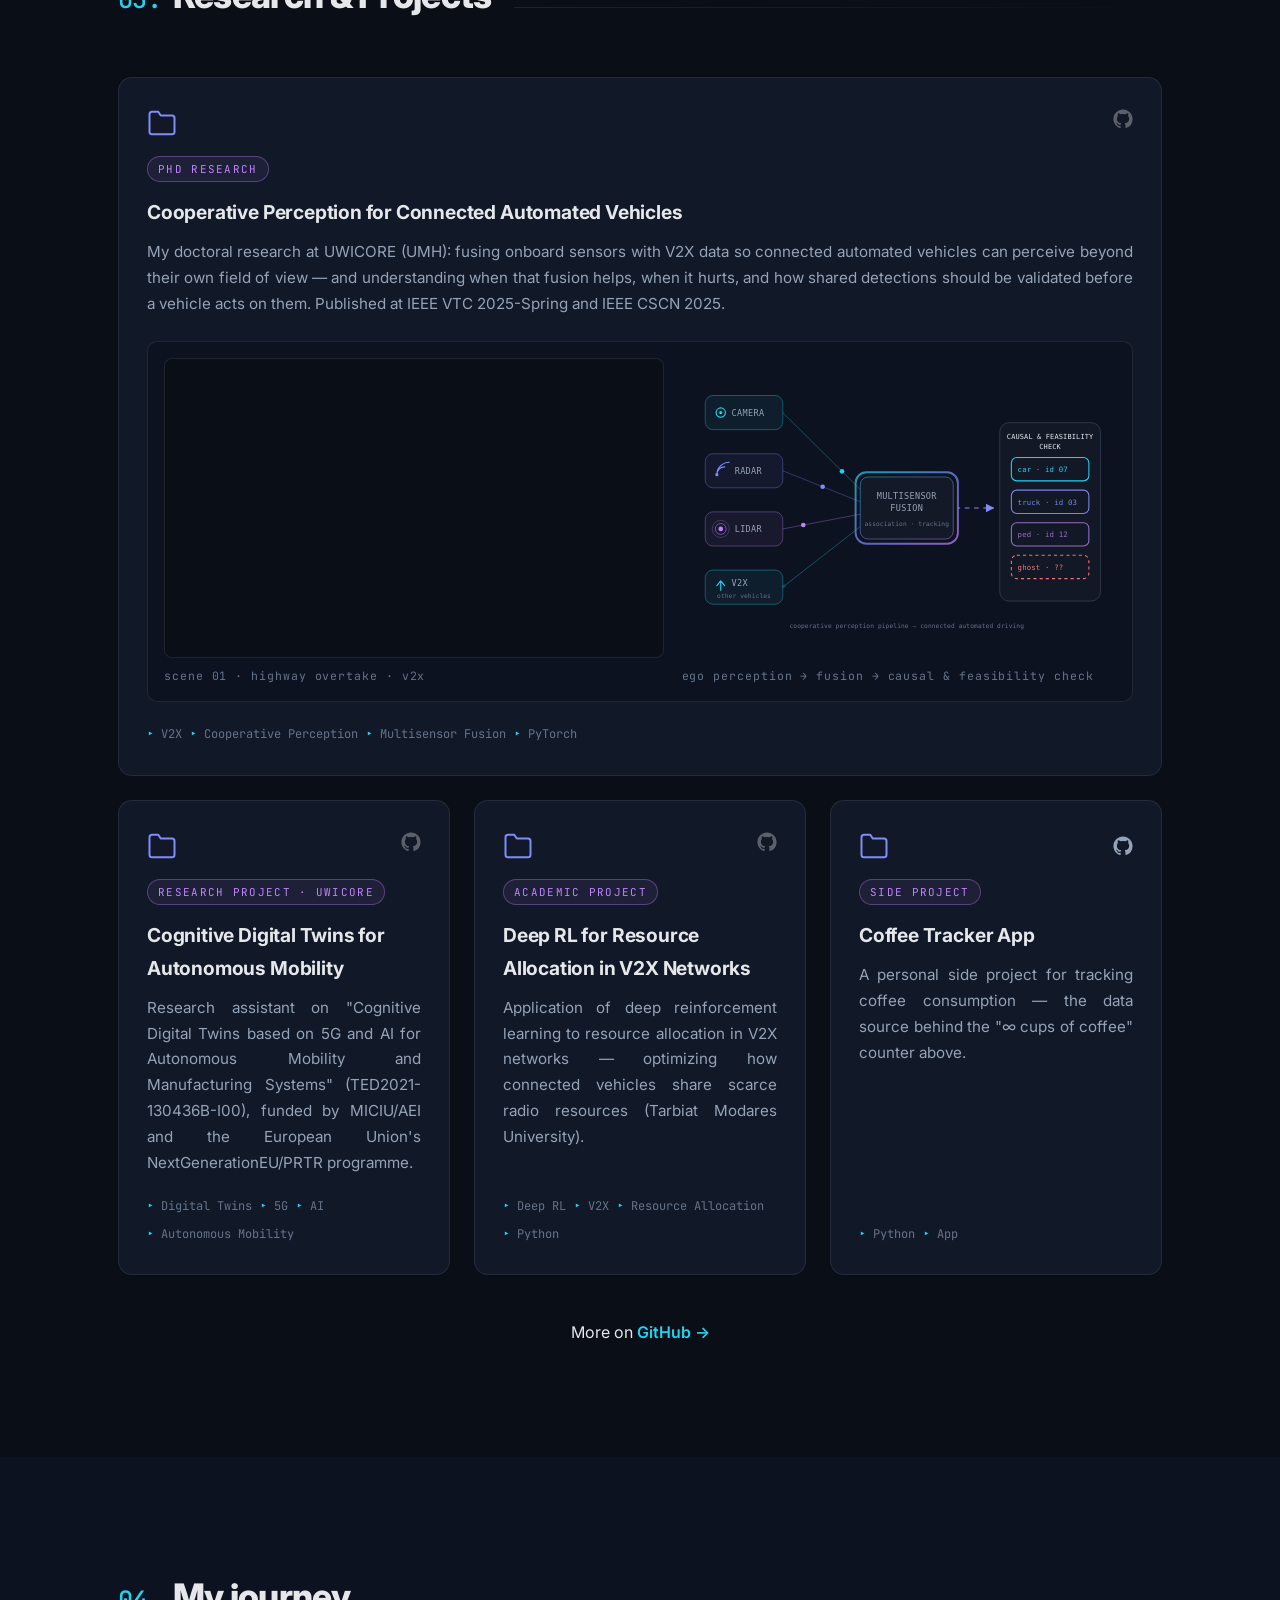
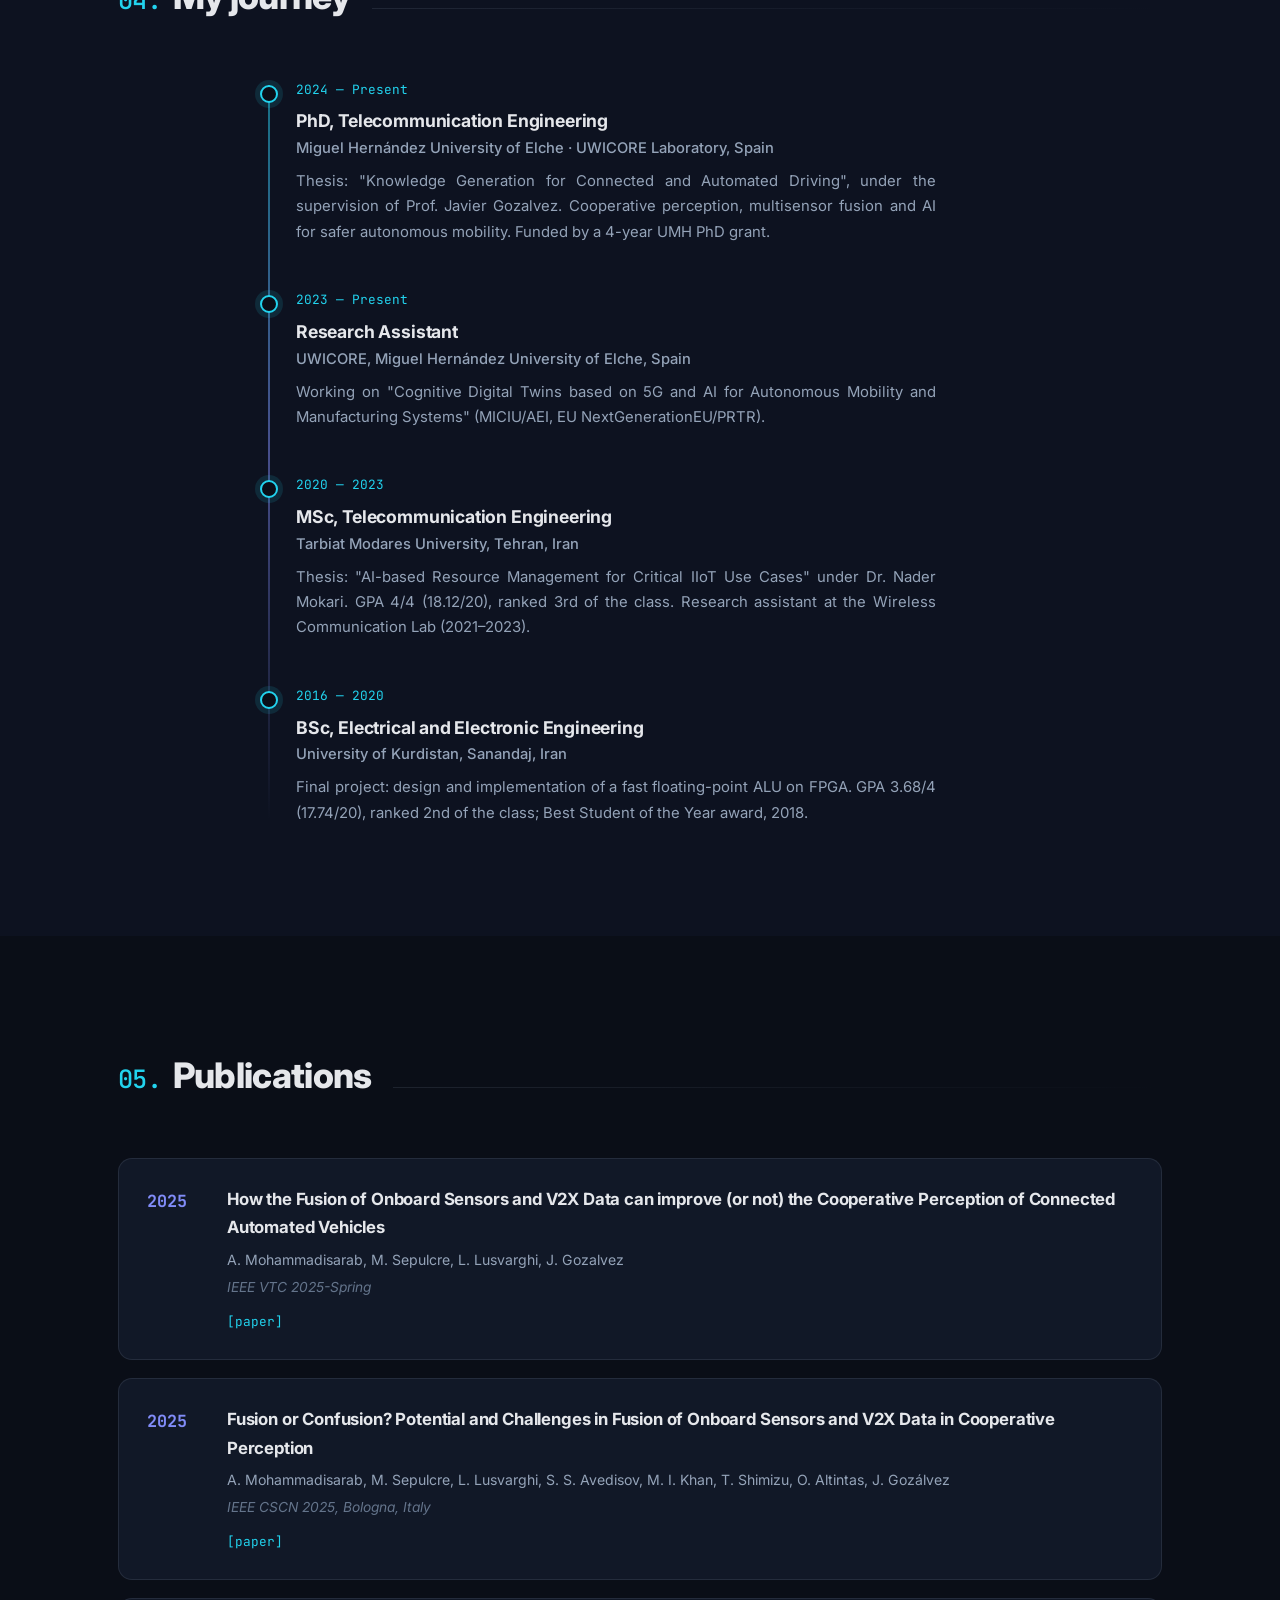
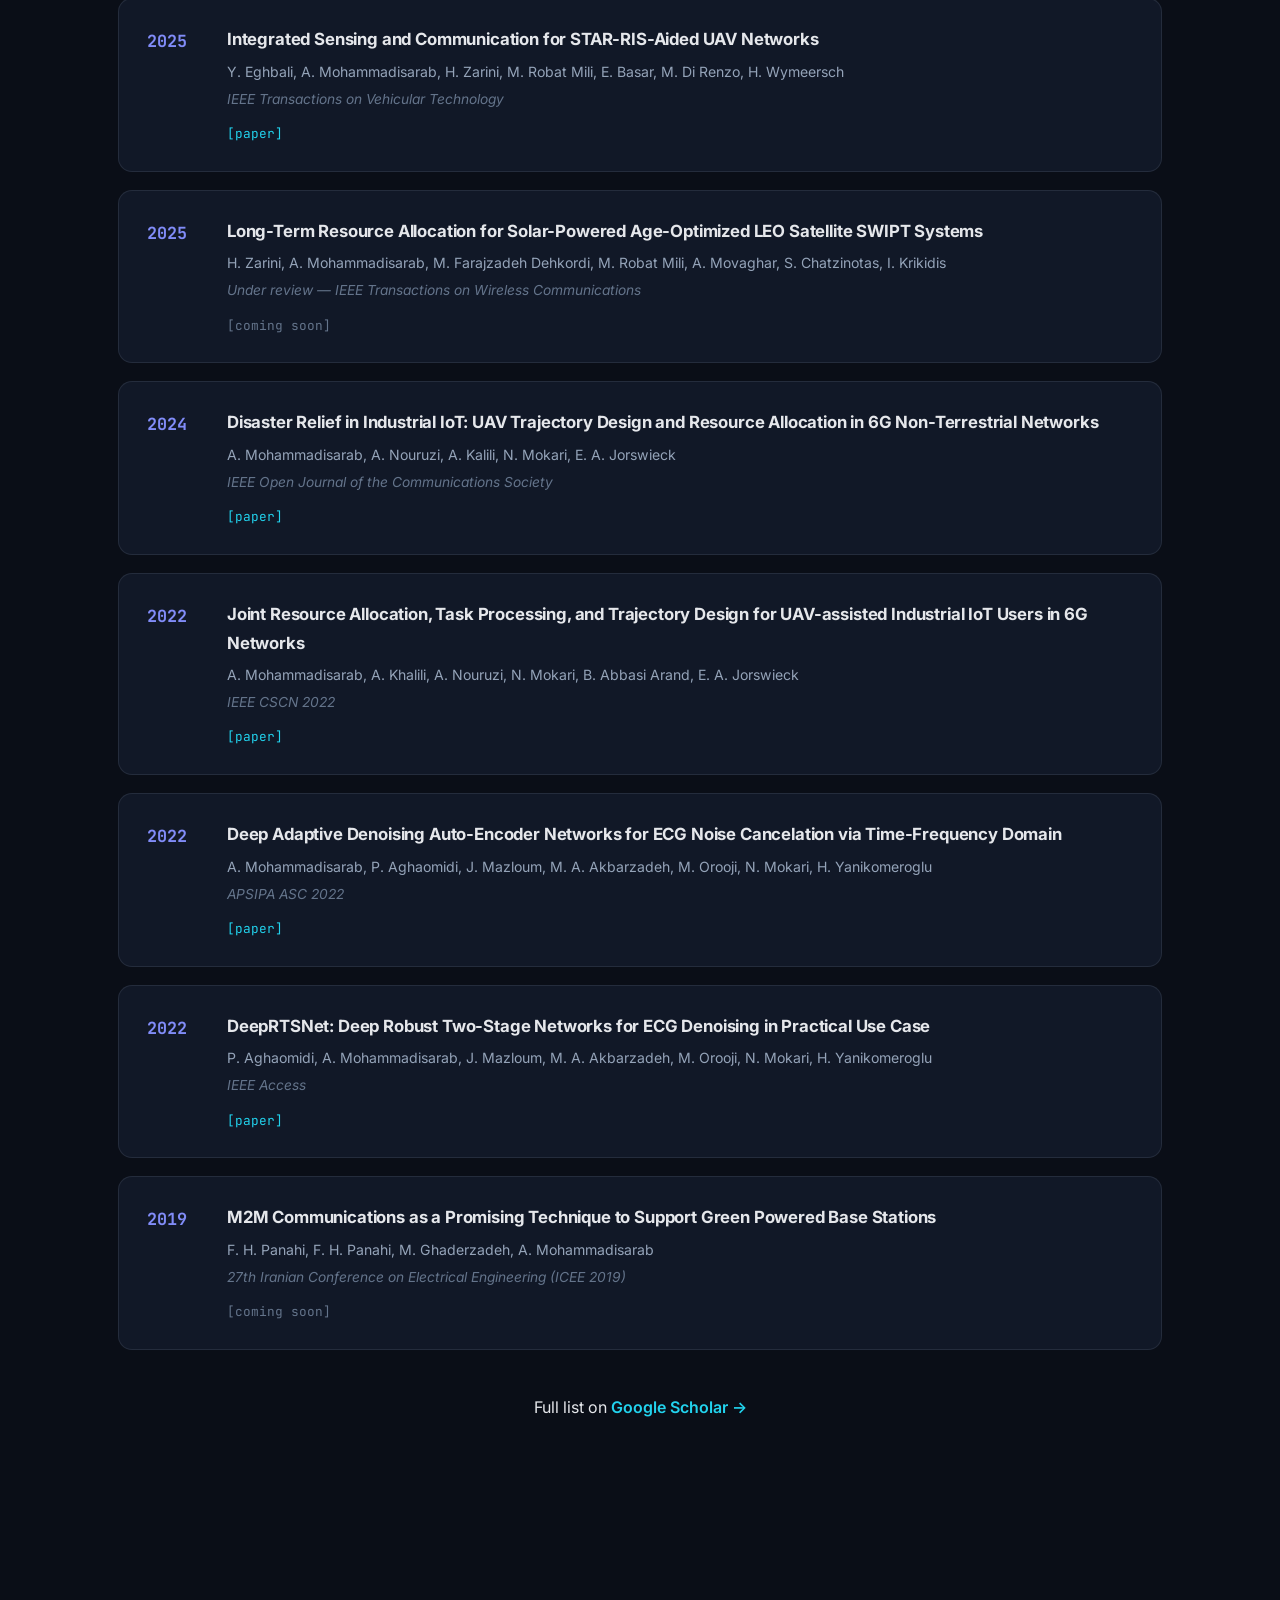
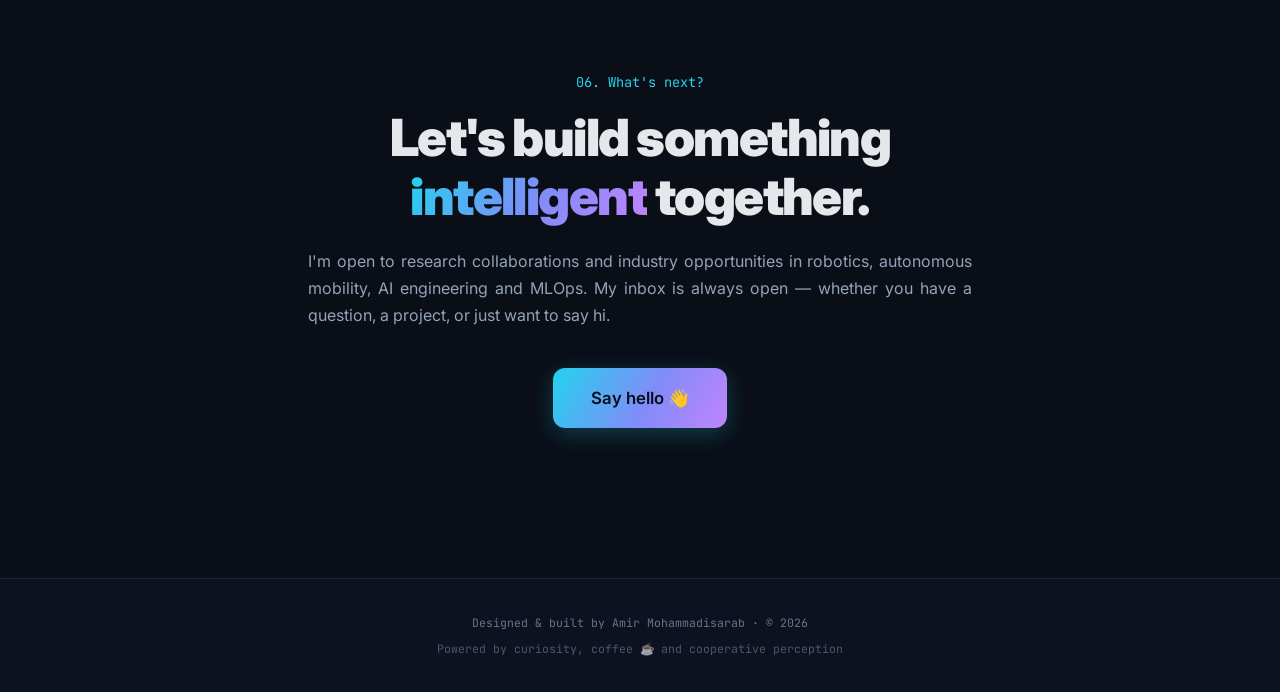
==== commit ad096ec3: "Fill site with real CV content; scene fixes; justify text - Real publications (9), education/researc" ====
--- a/index.html
+++ b/index.html
@@ -30,6 +30,10 @@
       "name": "Universidad Miguel Hernández de Elche"
     },
     "email": "mailto:amohammadisarab@umh.es",
+    "alumniOf": [
+      { "@type": "Organization", "name": "Tarbiat Modares University" },
+      { "@type": "Organization", "name": "University of Kurdistan" }
+    ],
     "knowsAbout": [
       "Cooperative Perception",
       "Connected Automated Vehicles",
@@ -39,7 +43,8 @@
       "Robotics"
     ],
     "sameAs": [
-      "https://github.com/M-amir1998"
+      "https://github.com/M-amir1998",
+      "https://www.linkedin.com/in/amir-mohamadisarab-63737b173/"
     ]
   }
   </script>
@@ -97,17 +102,16 @@
         </p>
         <div class="hero__cta reveal-hero" style="--d:4">
           <a href="#projects" class="btn btn--primary">Explore my work</a>
-          <a href="files/cv-placeholder.pdf" class="btn btn--ghost" id="cvBtn">Download CV</a>
+          <a href="files/Amir_Mohammadisarab_CV.pdf" class="btn btn--ghost" download>Download CV</a>
         </div>
         <div class="hero__social reveal-hero" style="--d:5">
           <a href="https://github.com/M-amir1998" target="_blank" rel="noopener" aria-label="GitHub" title="GitHub">
             <svg viewBox="0 0 24 24" width="22" height="22" fill="currentColor"><path d="M12 .5C5.65.5.5 5.65.5 12c0 5.08 3.29 9.39 7.86 10.91.58.11.79-.25.79-.55v-2.17c-3.2.7-3.87-1.36-3.87-1.36-.52-1.33-1.28-1.68-1.28-1.68-1.04-.71.08-.7.08-.7 1.15.08 1.76 1.19 1.76 1.19 1.03 1.75 2.69 1.25 3.34.95.1-.74.4-1.25.72-1.53-2.55-.29-5.24-1.28-5.24-5.69 0-1.26.45-2.28 1.19-3.09-.12-.29-.52-1.46.11-3.05 0 0 .97-.31 3.17 1.18a11 11 0 0 1 5.78 0c2.2-1.49 3.17-1.18 3.17-1.18.63 1.59.23 2.76.11 3.05.74.81 1.19 1.83 1.19 3.09 0 4.42-2.7 5.39-5.26 5.68.41.35.77 1.05.77 2.12v3.15c0 .3.21.66.8.55A11.51 11.51 0 0 0 23.5 12C23.5 5.65 18.35.5 12 .5z"/></svg>
           </a>
-          <a href="https://scholar.google.com/citations?user=PLACEHOLDER" target="_blank" rel="noopener" aria-label="Google Scholar" title="Google Scholar — update link">
+          <a href="https://scholar.google.com/scholar?q=Amir+Mohammadisarab" target="_blank" rel="noopener" aria-label="Google Scholar" title="Google Scholar">
             <svg viewBox="0 0 24 24" width="22" height="22" fill="currentColor"><path d="M12 3 1 9l4 2.18v6L12 21l7-3.82v-6l2-1.09V17h2V9L12 3zm6.82 6L12 12.72 5.18 9 12 5.28 18.82 9zM17 15.99l-5 2.73-5-2.73v-3.72L12 15l5-2.73v3.72z"/></svg>
           </a>
-          <a href="https://huggingface.co/PLACEHOLDER" target="_blank" rel="noopener" aria-label="Hugging Face" title="Hugging Face — update link" class="hf-link mono">🤗</a>
-          <a href="https://www.linkedin.com/in/PLACEHOLDER" target="_blank" rel="noopener" aria-label="LinkedIn" title="LinkedIn — update link">
+          <a href="https://www.linkedin.com/in/amir-mohamadisarab-63737b173/" target="_blank" rel="noopener" aria-label="LinkedIn" title="LinkedIn">
             <svg viewBox="0 0 24 24" width="22" height="22" fill="currentColor"><path d="M19 3a2 2 0 0 1 2 2v14a2 2 0 0 1-2 2H5a2 2 0 0 1-2-2V5a2 2 0 0 1 2-2h14m-.5 15.5v-5.3a3.26 3.26 0 0 0-3.26-3.26c-.85 0-1.84.52-2.32 1.3v-1.11h-2.79v8.37h2.79v-4.93c0-.77.62-1.4 1.39-1.4a1.4 1.4 0 0 1 1.4 1.4v4.93h2.79M6.88 8.56a1.68 1.68 0 0 0 1.68-1.68c0-.93-.75-1.69-1.68-1.69a1.69 1.69 0 0 0-1.69 1.69c0 .93.76 1.68 1.69 1.68m1.39 9.94v-8.37H5.5v8.37h2.77z"/></svg>
           </a>
           <a href="mailto:amohammadisarab@umh.es" aria-label="Email" title="Email">
@@ -128,9 +132,11 @@
         <div class="about">
           <div class="about__text reveal">
             <p>
-              I'm a PhD researcher at <a href="https://www.umh.es/" target="_blank" rel="noopener">Universidad Miguel Hernández de Elche</a>
-              (Spain), working on <strong>connected automated vehicles</strong> — where robotics, wireless communication
-              and artificial intelligence meet on the road.
+              I'm a PhD researcher at the <strong>UWICORE laboratory</strong> of
+              <a href="https://www.umh.es/" target="_blank" rel="noopener">Miguel Hernández University of Elche</a>
+              (Spain), supervised by Prof. Javier Gozalvez. My thesis, <em>"Knowledge Generation for Connected
+              and Automated Driving"</em>, sits where robotics, wireless communication and artificial
+              intelligence meet on the road.
             </p>
             <p>
               My research lives at the intersection of three worlds: <span class="accent">multisensor &amp; cooperative
@@ -161,7 +167,7 @@
 
         <div class="stats reveal">
           <div class="stat"><span class="stat__value" data-count="2" data-suffix="+">0</span><span class="stat__label">Years of PhD research</span></div>
-          <div class="stat"><span class="stat__value" data-count="3">0</span><span class="stat__label">Research pillars</span></div>
+          <div class="stat"><span class="stat__value" data-count="9">0</span><span class="stat__label">Publications</span></div>
           <div class="stat"><span class="stat__value" data-count="15" data-suffix="+">0</span><span class="stat__label">Tools &amp; frameworks</span></div>
           <div class="stat"><span class="stat__value" data-count="9999" data-infinity="true">∞</span><span class="stat__label">Cups of coffee tracked</span></div>
         </div>
@@ -237,7 +243,7 @@
         <h2 class="section__title reveal"><span class="section__num mono">05.</span> Publications</h2>
         <div class="pubs" id="pubsList"><!-- populated by js/main.js from js/data.js --></div>
         <p class="section__more reveal">
-          Full list on <a href="https://scholar.google.com/citations?user=PLACEHOLDER" target="_blank" rel="noopener">Google Scholar →</a>
+          Full list on <a href="https://scholar.google.com/scholar?q=Amir+Mohammadisarab" target="_blank" rel="noopener">Google Scholar →</a>
         </p>
       </div>
     </section>
--- a/css/style.css
+++ b/css/style.css
@@ -70,6 +70,19 @@
 
 .mono { font-family: var(--font-mono); font-size: 0.85em; }
 .accent { color: var(--accent-1); }
+
+/* Justified body text site-wide */
+.hero__tagline,
+.about__text p,
+.pillar p,
+.project p,
+.tl-item p,
+.pub__authors,
+.contact__text {
+  text-align: justify;
+  hyphens: auto;
+  -webkit-hyphens: auto;
+}
 
 .gradient-text {
   background: var(--gradient);
